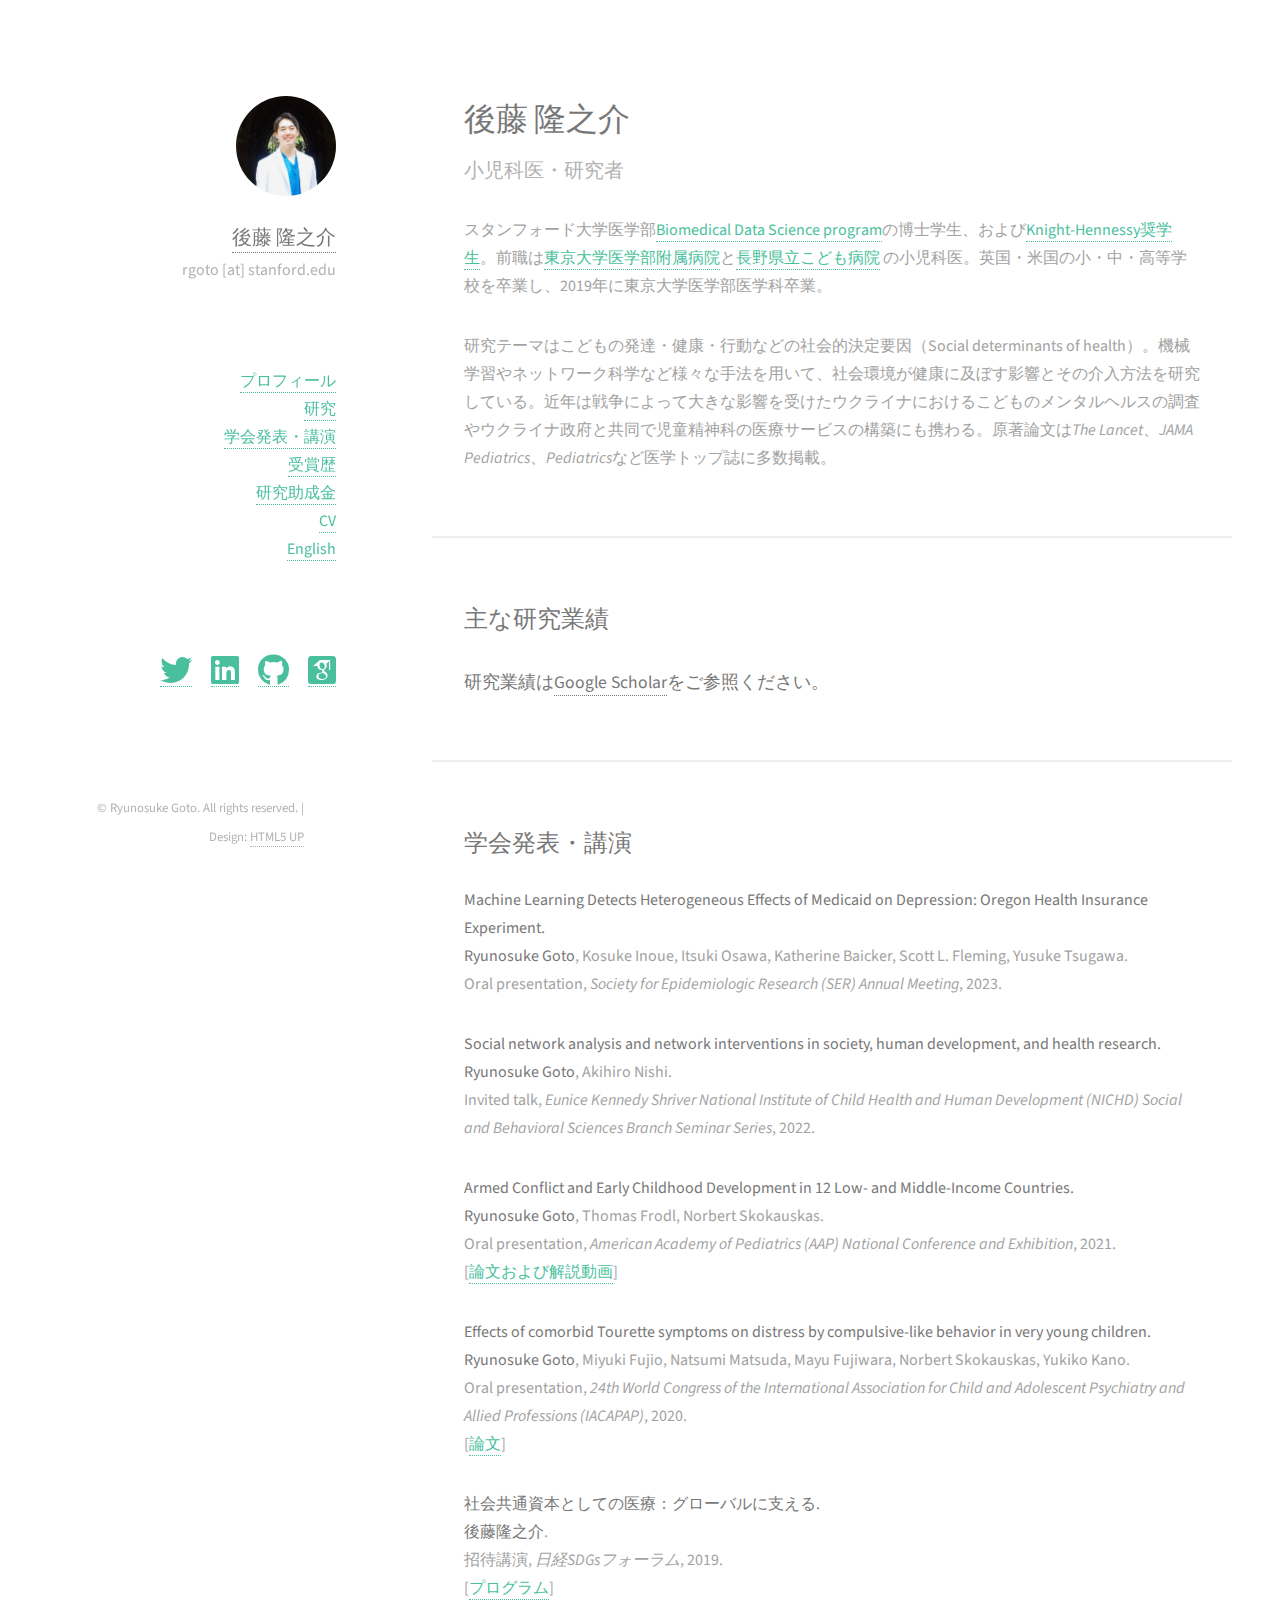
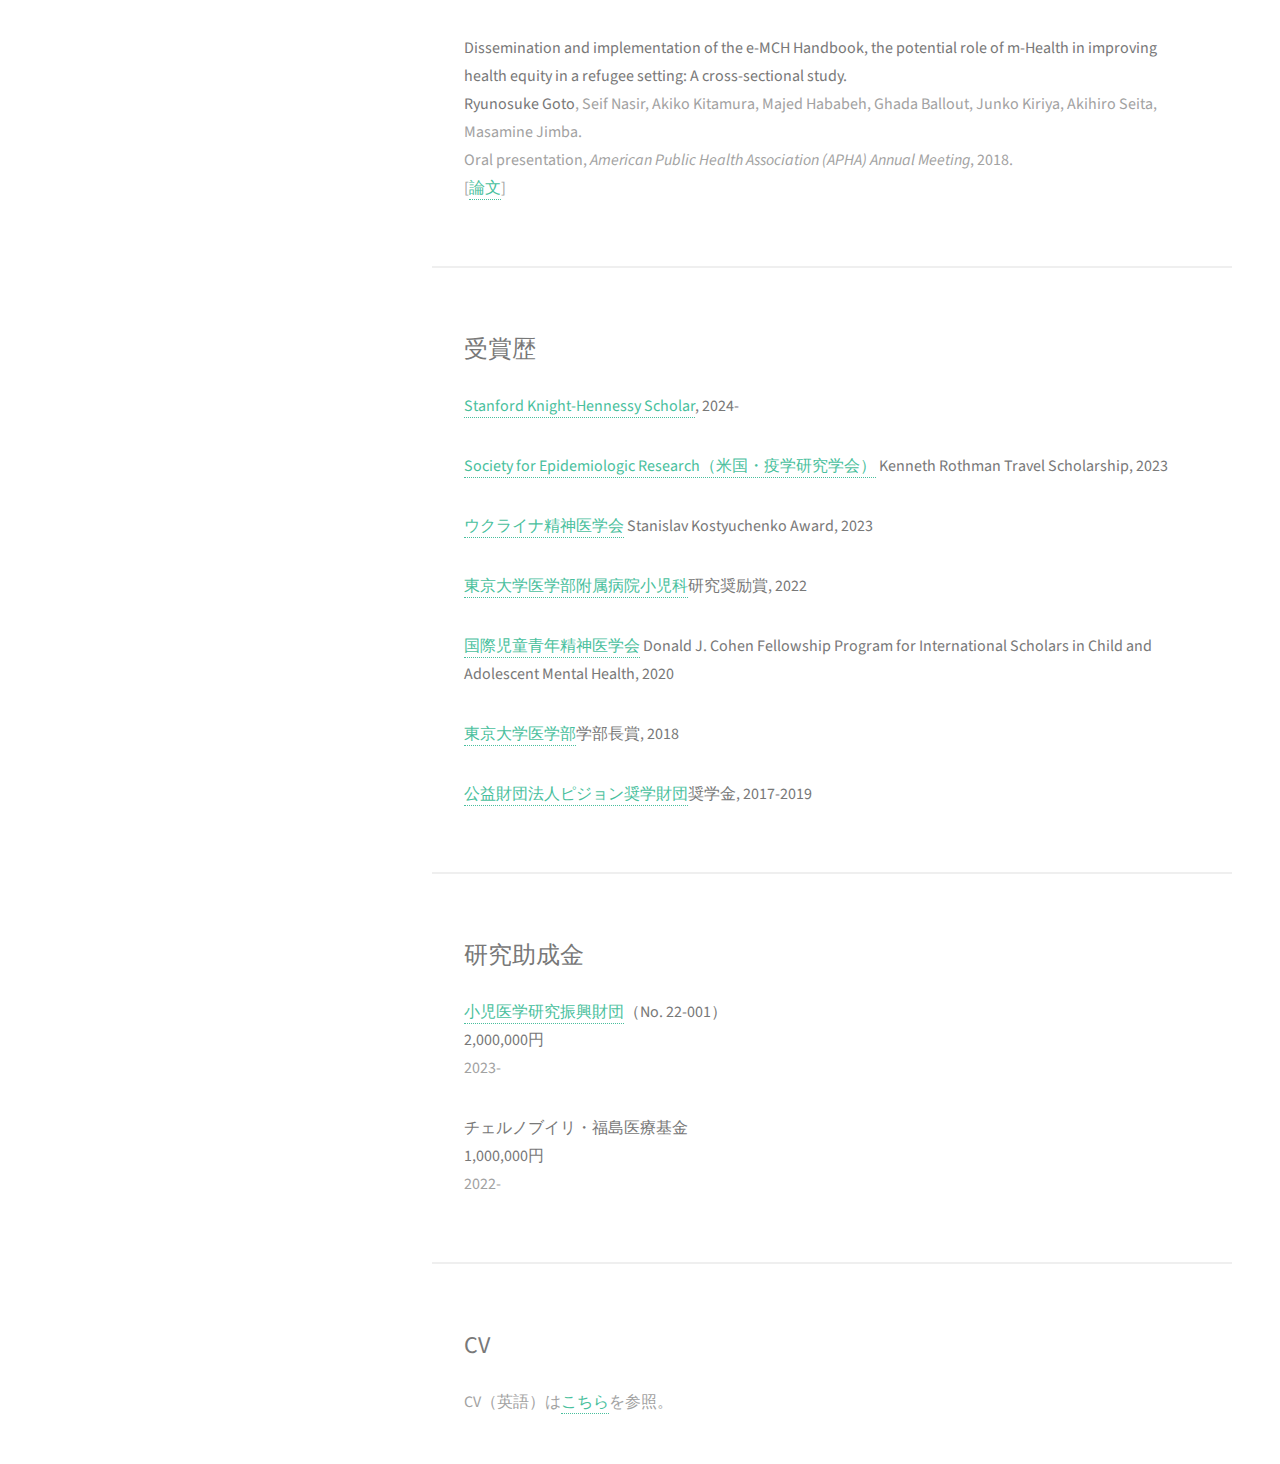
==== japanese.html @ 8c402d9b "Update profile" ====
<!DOCTYPE HTML>
<!--
	Read Only by HTML5 UP
	html5up.net | @ajlkn
	Free for personal and commercial use under the CCA 3.0 license (html5up.net/license)
-->
<html lang="ja">
	<head>
		<title>後藤 隆之介</title>
		<meta charset="utf-8" />
		<meta name="viewport" content="width=device-width, initial-scale=1, user-scalable=no" />
		<link rel="stylesheet" href="assets/css/main.css" />
		<link rel="shortcut icon" type="image/x-icon" href="favicon.ico" />
	</head>
	<body class="is-preload">

		<!-- Header -->
			<section id="header">
				<header>
					<span class="image avatar"><img src="avatar.jpg" alt="Ryunosuke Goto" class="inline"/></span>
					<h1 id="logo"><a href="mailto:rgoto@stanford.edu">後藤 隆之介</a></h1>
					<p>rgoto [at] stanford.edu</p>
				</header>
				<nav id="nav">
					<ul>
						<li><a href="#about" class="active">プロフィール</a></li>
						<li><a href="#research">研究</a></li>
						<li><a href="#presentations">学会発表・講演</a></li>
						<li><a href="#awards">受賞歴</a></li>
						<li><a href="#grants">研究助成金</a></li>
						<li><a href="CV_ryunosuke_goto.pdf" target="_blank">CV</a></li>
						<li><a href="./">English</a></li>
					</ul>
				</nav>
				<footer>
					<ul class="icons">
						<li><a href="https://twitter.com/ryunosuke_goto" class="fab fa-twitter fa-2x" target="_blank"><span class="label"></span></a></li>
						<li><a href="https://jp.linkedin.com/in/ryunosuke-goto-m-d-21199a158" class="fab fa-linkedin fa-2x" target="_blank"><span class="label"></span></a></li>
						<li><a href="https://github.com/ryunosukegoto/" class="fab fa-github fa-2x" target="_blank"><span class="label"></span></a></li>
						<li><a href="https://scholar.google.com/citations?user=Jt1Kbs4AAAAJ&hl=en" class="ai ai-google-scholar-square ai-2x" target="_blank"><span class="label"></span></a></li>
					</ul>
				</footer>
			</section>

		<!-- Wrapper -->
			<div id="wrapper">

				<!-- Main -->
					<div id="main">

						<!-- One -->
							<section id="about">
								<!--<div class="image main" data-position="center">
									<img src="images/banner.jpg" alt="" />
								</div>-->
								<div class="container">
									<header class="major">
										<h2>後藤 隆之介</h2>
										<p>小児科医・研究者
										</p>
									</header>
									<p>スタンフォード大学医学部<a href="https://dbds.stanford.edu/"  target="_blank">Biomedical Data Science program</a>の博士学生、および<a href="https://knight-hennessy.stanford.edu/"  target="_blank">Knight-Hennessy奨学生</a>。前職は<a href="https://www.h.u-tokyo.ac.jp/english/"  target="_blank">東京大学医学部附属病院</a>と<a href="https://nagano-child.jp/" target="_blank">長野県立こども病院</a> の小児科医。英国・米国の小・中・高等学校を卒業し、2019年に東京大学医学部医学科卒業。</p> <p>研究テーマはこどもの発達・健康・行動などの社会的決定要因（Social determinants of health）。機械学習やネットワーク科学など様々な手法を用いて、社会環境が健康に及ぼす影響とその介入方法を研究している。近年は戦争によって大きな影響を受けたウクライナにおけるこどものメンタルヘルスの調査やウクライナ政府と共同で児童精神科の医療サービスの構築にも携わる。原著論文は<em>The Lancet</em>、<em>JAMA Pediatrics</em>、<em>Pediatrics</em>など医学トップ誌に多数掲載。</p>
								</div>
							</section>
							<section id="research">
								<div class="container">
								<h2>主な研究業績</h2>
								<p>
									<h4>研究業績は<a href="https://scholar.google.com/citations?user=Jt1Kbs4AAAAJ&hl=en" target="_blank">Google Scholar</a>をご参照ください。
							</section>
							
							<section id="presentations">
								<div class="container">
								<h2>学会発表・講演</h2>
									<p>
										<b>Machine Learning Detects Heterogeneous Effects of Medicaid on Depression: Oregon Health Insurance Experiment.</b>
										<br>
										<b>Ryunosuke Goto</b>, Kosuke Inoue, Itsuki Osawa, Katherine Baicker, Scott L. Fleming, Yusuke Tsugawa. 
										<br>
										Oral presentation, <i>Society for Epidemiologic Research (SER) Annual Meeting</i>, 2023.
										<br>
									</p>
									<p>
										<b>Social network analysis and network interventions in society, human development, and health research.</b>
										<br>
										<b>Ryunosuke Goto</b>, Akihiro Nishi. 
										<br>
										Invited talk, <i>Eunice Kennedy Shriver National Institute of Child Health and Human Development (NICHD) Social and Behavioral Sciences Branch Seminar Series</i>, 2022.
										<br>
									</p>
									<p>
										<b>Armed Conflict and Early Childhood Development in 12 Low- and Middle-Income Countries.</b>
										<br>
										<b>Ryunosuke Goto</b>, Thomas Frodl, Norbert Skokauskas. 
										<br>
										Oral presentation, <i>American Academy of Pediatrics (AAP) National Conference and Exhibition</i>, 2021.
										<br>
										[<a href="https://doi.org/10.1542/peds.2021-050332" target="_blank">論文および解説動画</a>]
									</p>
									<p>
										<b>Effects of comorbid Tourette symptoms on distress by compulsive-like behavior in very young children.</b>
										<br>
										<b>Ryunosuke Goto</b>, Miyuki Fujio, Natsumi Matsuda, Mayu Fujiwara, Norbert Skokauskas, Yukiko Kano. 
										<br>
										Oral presentation, <i>24th World Congress of the International Association for Child and Adolescent Psychiatry and Allied Professions (IACAPAP)</i>, 2020.
										<br>
										[<a href="https://doi.org/10.1186/s13034-019-0290-3" target="_blank">論文</a>]
									</p>
									<p>
										<b>社会共通資本としての医療：グローバルに支える. </b>
										<br>
										<b>後藤隆之介</b>.
										<br>
										招待講演, <i>日経SDGsフォーラム</i>, 2019.
										<br>
										[<a href="https://events.nikkei.co.jp/13286/" target="_blank">プログラム</a>]
									</p>
									
									<p>
										<b>Dissemination and implementation of the e-MCH Handbook, the potential role of m-Health in improving health equity in a refugee setting: A cross-sectional study.</b>
										<br>
										<b>Ryunosuke Goto</b>, Seif Nasir, Akiko Kitamura, Majed Hababeh, Ghada Ballout, Junko Kiriya, Akihiro Seita, Masamine Jimba.
										<br>
										Oral presentation, <i>American Public Health Association (APHA) Annual Meeting</i>, 2018.
										<br>
										[<a href="https://doi.org/10.1186/s13034-019-0290-3" target="_blank">論文</a>]
									</p>
								</div>
							</section>
							<section id="awards">
								<div class="container">
								<h2>受賞歴</h2>
								<p>
									<b><a href="https://knight-hennessy.stanford.edu/"  target="_blank">Stanford Knight-Hennessy Scholar</a>, 2024-</b>
									
								</p>
								<p>
									<b><a href="https://epiresearch.org/"  target="_blank">Society for Epidemiologic Research（米国・疫学研究学会）</a> Kenneth Rothman Travel Scholarship, 2023</b>
									
								</p>
								<p>
									<b><a href="https://ukrpsychiatry.org/"  target="_blank">ウクライナ精神医学会</a> Stanislav Kostyuchenko Award, 2023</b>
									
								</p>
								<p>
									<b><a href="https://tokyoped.jp/"  target="_blank">東京大学医学部附属病院小児科</a>研究奨励賞, 2022</b>
									
								</p>
								<p>
									<b><a href="https://iacapap.org/"  target="_blank">国際児童青年精神医学会</a> Donald J. Cohen Fellowship Program for International Scholars in Child and Adolescent Mental Health, 2020</b>
									
								</p>
								<p>
									<b><a href="https://www.m.u-tokyo.ac.jp/"  target="_blank">東京大学医学部</a>学部長賞, 2018</b>
									
								</p>
								<p>
									<b><a href="https://www.pigeon-foundation.or.jp/"  target="_blank">公益財団法人ピジョン奨学財団</a>奨学金, 2017-2019</b>
									
								</p>
							</div>
							</section>
							<section id="grants">
								<div class="container">
								<h2> 研究助成金 </h2>
								<p>
									<b><a href="http://www.jfpedres.or.jp/" target="_blank">小児医学研究振興財団</a>（No. 22-001）</b>
									<br>
									<b>2,000,000円</b>
									<br>
									2023-
									<br>
									
								</p>
								<p>
									<b>チェルノブイリ・福島医療基金</b>
									<br>
									<b>1,000,000円</b>
									<br>
									2022-
									<br>
									
								</p>
							</div>
							</section>
							<section id="CV">
								<div class="container">
								<h2> CV </h2>
								CV（英語）は<a href="CV_ryunosuke_goto.pdf" target="_blank">こちら</a>を参照。
								</div>
							</section>
						
					</div>

				<!-- Footer -->
					<section id="footer">
						<div class="container">
							<ul class="copyright">
								<li>&copy; Ryunosuke Goto. All rights reserved. | Design: <a href="http://html5up.net" target="_blank">HTML5 UP</a></li>
							</ul>
						</div>
					</section>

			</div>

		<!-- Scripts -->
			<script src="assets/js/jquery.min.js"></script>
			<script src="assets/js/jquery.scrollex.min.js"></script>
			<script src="assets/js/jquery.scrolly.min.js"></script>
			<script src="assets/js/browser.min.js"></script>
			<script src="assets/js/breakpoints.min.js"></script>
			<script src="assets/js/util.js"></script>
			<script src="assets/js/main.js"></script>

	</body>
</html>
---- assets/css/main.css ----
@import url("fontawesome-all.min.css");
@import url("academicons.min.css");
@import url("https://fonts.googleapis.com/css?family=Source+Sans+Pro:400,400italic");

/*
	Strata by HTML5 UP
	html5up.net | @ajlkn
	Free for personal and commercial use under the CCA 3.0 license (html5up.net/license)
*/

html, body, div, span, applet, object,
iframe, h1, h2, h3, h4, h5, h6, p, blockquote,
pre, a, abbr, acronym, address, big, cite,
code, del, dfn, em, img, ins, kbd, q, s, samp,
small, strike, strong, sub, sup, tt, var, b,
u, i, center, dl, dt, dd, ol, ul, li, fieldset,
form, label, legend, table, caption, tbody,
tfoot, thead, tr, th, td, article, aside,
canvas, details, embed, figure, figcaption,
footer, header, hgroup, menu, nav, output, ruby,
section, summary, time, mark, audio, video {
	margin: 0;
	padding: 0;
	border: 0;
	font-size: 100%;
	font: inherit;
	vertical-align: baseline;}

article, aside, details, figcaption, figure,
footer, header, hgroup, menu, nav, section {
	display: block;}

body {
	line-height: 1;
}

ol, ul {
	list-style: none;
}

blockquote, q {
	quotes: none;
}

	blockquote:before, blockquote:after, q:before, q:after {
		content: '';
		content: none;
	}

table {
	border-collapse: collapse;
	border-spacing: 0;
}

body {
	-webkit-text-size-adjust: none;
}

mark {
	background-color: #49bf9d;
	color: inherit;
}

input::-moz-focus-inner {
	border: 0;
	padding: 0;
}

input, select, textarea {
	-moz-appearance: none;
	-webkit-appearance: none;
	-ms-appearance: none;
	appearance: none;
}

/* Basic */

	html {
		box-sizing: border-box;
	}

	*, *:before, *:after {
		box-sizing: inherit;
	}

	body {
		background: #fff;
	}

		body.is-preload *, body.is-preload *:before, body.is-preload *:after {
			-moz-animation: none !important;
			-webkit-animation: none !important;
			-ms-animation: none !important;
			animation: none !important;
			-moz-transition: none !important;
			-webkit-transition: none !important;
			-ms-transition: none !important;
			transition: none !important;
		}

	body, input, select, textarea {
		color: #a2a2a2;
		font-family: "Source Sans Pro", Helvetica, sans-serif;
		font-size: 16pt;
		font-weight: 400;
		line-height: 1.75em;
	}

	a {
		-moz-transition: color 0.2s ease-in-out, border-color 0.2s ease-in-out;
		-webkit-transition: color 0.2s ease-in-out, border-color 0.2s ease-in-out;
		-ms-transition: color 0.2s ease-in-out, border-color 0.2s ease-in-out;
		transition: color 0.2s ease-in-out, border-color 0.2s ease-in-out;
		border-bottom: dotted 1px;
		color: #49bf9d;
		text-decoration: none;
	}

		a:hover {
			border-bottom-color: #49bf9d;
			color: #49bf9d !important;
			text-decoration: none;
		}

	strong, b {
		color: #787878;
		font-weight: 400;
	}

	em, i {
		font-style: italic;
	}

	p {
		margin: 0 0 2em 0;
	}

	h1, h2, h3, h4, h5, h6 {
		color: #787878;
		font-weight: 400;
		line-height: 1em;
		margin: 0 0 1em 0;
	}

		h1 a, h2 a, h3 a, h4 a, h5 a, h6 a {
			color: inherit;
			text-decoration: none;
		}

	h1 {
		font-size: 2em;
		line-height: 1.5em;
	}

	h2 {
		font-size: 1.5em;
		line-height: 1.5em;
	}

	h3 {
		font-size: 1.25em;
		line-height: 1.5em;
	}

	h4 {
		font-size: 1.1em;
		line-height: 1.5em;
	}

	h5 {
		font-size: 0.9em;
		line-height: 1.5em;
	}

	h6 {
		font-size: 0.7em;
		line-height: 1.5em;
	}

	sub {
		font-size: 0.8em;
		position: relative;
		top: 0.5em;
	}

	sup {
		font-size: 0.8em;
		position: relative;
		top: -0.5em;
	}

	hr {
		border: 0;
		border-bottom: solid 2px #efefef;
		margin: 2em 0;
	}

		hr.major {
			margin: 3em 0;
		}

	blockquote {
		border-left: solid 6px #efefef;
		font-style: italic;
		margin: 0 0 2em 0;
		padding: 0.5em 0 0.5em 1.5em;
	}

	code {
		background: #f7f7f7;
		border-radius: 0.35em;
		border: solid 2px #efefef;
		font-family: "Courier New", monospace;
		font-size: 0.9em;
		margin: 0 0.25em;
		padding: 0.25em 0.65em;
	}

	pre {
		-webkit-overflow-scrolling: touch;
		font-family: "Courier New", monospace;
		font-size: 0.9em;
		margin: 0 0 2em 0;
	}

		pre code {
			display: block;
			line-height: 1.75em;
			padding: 1em 1.5em;
			overflow-x: auto;
		}

	.align-left {
		text-align: left;
	}

	.align-center {
		text-align: center;
	}

	.align-right {
		text-align: right;
	}

/* Container */

	.container {
		margin: 0 auto;
		max-width: calc(100% - 4em);
		width: 100%;
	}

		.container.xsmall {
			width: 25%;
		}

		.container.small {
			width: 50%;
		}

		.container.medium {
			width: 75%;
		}

		.container.large {
			width: 125%;
		}

		.container.xlarge {
			width: 150%;
		}

		.container.max {
			width: 100%;
		}

		@media screen and (max-width: 980px) {

			.container {
				width: 100% !important;
				max-width: 100% !important;
			}

		}

		@media screen and (max-width: 480px) {

			.container {
				max-width: calc(100% - 3em);
			}

		}

/* Row */

	.row {
		display: flex;
		flex-wrap: wrap;
		box-sizing: border-box;
		align-items: stretch;
	}

		.row > * {
			box-sizing: border-box;
		}

		.row.gtr-uniform > * > :last-child {
			margin-bottom: 0;
		}

		.row.aln-left {
			justify-content: flex-start;
		}

		.row.aln-center {
			justify-content: center;
		}

		.row.aln-right {
			justify-content: flex-end;
		}

		.row.aln-top {
			align-items: flex-start;
		}

		.row.aln-middle {
			align-items: center;
		}

		.row.aln-bottom {
			align-items: flex-end;
		}

		.row > .imp {
			order: -1;
		}

		.row > .col-1 {
			width: 8.33333%;
		}

		.row > .off-1 {
			margin-left: 8.33333%;
		}

		.row > .col-2 {
			width: 16.66667%;
		}

		.row > .off-2 {
			margin-left: 16.66667%;
		}

		.row > .col-3 {
			width: 25%;
		}

		.row > .off-3 {
			margin-left: 25%;
		}

		.row > .col-4 {
			width: 33.33333%;
		}

		.row > .off-4 {
			margin-left: 33.33333%;
		}

		.row > .col-5 {
			width: 41.66667%;
		}

		.row > .off-5 {
			margin-left: 41.66667%;
		}

		.row > .col-6 {
			width: 50%;
		}

		.row > .off-6 {
			margin-left: 50%;
		}

		.row > .col-7 {
			width: 58.33333%;
		}

		.row > .off-7 {
			margin-left: 58.33333%;
		}

		.row > .col-8 {
			width: 66.66667%;
		}

		.row > .off-8 {
			margin-left: 66.66667%;
		}

		.row > .col-9 {
			width: 75%;
		}

		.row > .off-9 {
			margin-left: 75%;
		}

		.row > .col-10 {
			width: 83.33333%;
		}

		.row > .off-10 {
			margin-left: 83.33333%;
		}

		.row > .col-11 {
			width: 91.66667%;
		}

		.row > .off-11 {
			margin-left: 91.66667%;
		}

		.row > .col-12 {
			width: 100%;
		}

		.row > .off-12 {
			margin-left: 100%;
		}

		.row.gtr-0 {
			margin-top: 0;
			margin-left: 0em;
		}

			.row.gtr-0 > * {
				padding: 0 0 0 0em;
			}

			.row.gtr-0.gtr-uniform {
				margin-top: 0em;
			}

				.row.gtr-0.gtr-uniform > * {
					padding-top: 0em;
				}

		.row.gtr-25 {
			margin-top: 0;
			margin-left: -0.625em;
		}

			.row.gtr-25 > * {
				padding: 0 0 0 0.625em;
			}

			.row.gtr-25.gtr-uniform {
				margin-top: -0.625em;
			}

				.row.gtr-25.gtr-uniform > * {
					padding-top: 0.625em;
				}

		.row.gtr-50 {
			margin-top: 0;
			margin-left: -1.25em;
		}

			.row.gtr-50 > * {
				padding: 0 0 0 1.25em;
			}

			.row.gtr-50.gtr-uniform {
				margin-top: -1.25em;
			}

				.row.gtr-50.gtr-uniform > * {
					padding-top: 1.25em;
				}

		.row {
			margin-top: 0;
			margin-left: -2.5em;
		}

			.row > * {
				padding: 0 0 0 2.5em;
			}

			.row.gtr-uniform {
				margin-top: -2.5em;
			}

				.row.gtr-uniform > * {
					padding-top: 2.5em;
				}

		.row.gtr-150 {
			margin-top: 0;
			margin-left: -3.75em;
		}

			.row.gtr-150 > * {
				padding: 0 0 0 3.75em;
			}

			.row.gtr-150.gtr-uniform {
				margin-top: -3.75em;
			}

				.row.gtr-150.gtr-uniform > * {
					padding-top: 3.75em;
				}

		.row.gtr-200 {
			margin-top: 0;
			margin-left: -5em;
		}

			.row.gtr-200 > * {
				padding: 0 0 0 5em;
			}

			.row.gtr-200.gtr-uniform {
				margin-top: -5em;
			}

				.row.gtr-200.gtr-uniform > * {
					padding-top: 5em;
				}

		@media screen and (max-width: 1800px) {

			.row {
				display: flex;
				flex-wrap: wrap;
				box-sizing: border-box;
				align-items: stretch;
			}

				.row > * {
					box-sizing: border-box;
				}

				.row.gtr-uniform > * > :last-child {
					margin-bottom: 0;
				}

				.row.aln-left {
					justify-content: flex-start;
				}

				.row.aln-center {
					justify-content: center;
				}

				.row.aln-right {
					justify-content: flex-end;
				}

				.row.aln-top {
					align-items: flex-start;
				}

				.row.aln-middle {
					align-items: center;
				}

				.row.aln-bottom {
					align-items: flex-end;
				}

				.row > .imp-xlarge {
					order: -1;
				}

				.row > .col-1-xlarge {
					width: 8.33333%;
				}

				.row > .off-1-xlarge {
					margin-left: 8.33333%;
				}

				.row > .col-2-xlarge {
					width: 16.66667%;
				}

				.row > .off-2-xlarge {
					margin-left: 16.66667%;
				}

				.row > .col-3-xlarge {
					width: 25%;
				}

				.row > .off-3-xlarge {
					margin-left: 25%;
				}

				.row > .col-4-xlarge {
					width: 33.33333%;
				}

				.row > .off-4-xlarge {
					margin-left: 33.33333%;
				}

				.row > .col-5-xlarge {
					width: 41.66667%;
				}

				.row > .off-5-xlarge {
					margin-left: 41.66667%;
				}

				.row > .col-6-xlarge {
					width: 50%;
				}

				.row > .off-6-xlarge {
					margin-left: 50%;
				}

				.row > .col-7-xlarge {
					width: 58.33333%;
				}

				.row > .off-7-xlarge {
					margin-left: 58.33333%;
				}

				.row > .col-8-xlarge {
					width: 66.66667%;
				}

				.row > .off-8-xlarge {
					margin-left: 66.66667%;
				}

				.row > .col-9-xlarge {
					width: 75%;
				}

				.row > .off-9-xlarge {
					margin-left: 75%;
				}

				.row > .col-10-xlarge {
					width: 83.33333%;
				}

				.row > .off-10-xlarge {
					margin-left: 83.33333%;
				}

				.row > .col-11-xlarge {
					width: 91.66667%;
				}

				.row > .off-11-xlarge {
					margin-left: 91.66667%;
				}

				.row > .col-12-xlarge {
					width: 100%;
				}

				.row > .off-12-xlarge {
					margin-left: 100%;
				}

				.row.gtr-0 {
					margin-top: 0;
					margin-left: 0em;
				}

					.row.gtr-0 > * {
						padding: 0 0 0 0em;
					}

					.row.gtr-0.gtr-uniform {
						margin-top: 0em;
					}

						.row.gtr-0.gtr-uniform > * {
							padding-top: 0em;
						}

				.row.gtr-25 {
					margin-top: 0;
					margin-left: -0.625em;
				}

					.row.gtr-25 > * {
						padding: 0 0 0 0.625em;
					}

					.row.gtr-25.gtr-uniform {
						margin-top: -0.625em;
					}

						.row.gtr-25.gtr-uniform > * {
							padding-top: 0.625em;
						}

				.row.gtr-50 {
					margin-top: 0;
					margin-left: -1.25em;
				}

					.row.gtr-50 > * {
						padding: 0 0 0 1.25em;
					}

					.row.gtr-50.gtr-uniform {
						margin-top: -1.25em;
					}

						.row.gtr-50.gtr-uniform > * {
							padding-top: 1.25em;
						}

				.row {
					margin-top: 0;
					margin-left: -2.5em;
				}

					.row > * {
						padding: 0 0 0 2.5em;
					}

					.row.gtr-uniform {
						margin-top: -2.5em;
					}

						.row.gtr-uniform > * {
							padding-top: 2.5em;
						}

				.row.gtr-150 {
					margin-top: 0;
					margin-left: -3.75em;
				}

					.row.gtr-150 > * {
						padding: 0 0 0 3.75em;
					}

					.row.gtr-150.gtr-uniform {
						margin-top: -3.75em;
					}

						.row.gtr-150.gtr-uniform > * {
							padding-top: 3.75em;
						}

				.row.gtr-200 {
					margin-top: 0;
					margin-left: -5em;
				}

					.row.gtr-200 > * {
						padding: 0 0 0 5em;
					}

					.row.gtr-200.gtr-uniform {
						margin-top: -5em;
					}

						.row.gtr-200.gtr-uniform > * {
							padding-top: 5em;
						}

		}

		@media screen and (max-width: 1280px) {

			.row {
				display: flex;
				flex-wrap: wrap;
				box-sizing: border-box;
				align-items: stretch;
			}

				.row > * {
					box-sizing: border-box;
				}

				.row.gtr-uniform > * > :last-child {
					margin-bottom: 0;
				}

				.row.aln-left {
					justify-content: flex-start;
				}

				.row.aln-center {
					justify-content: center;
				}

				.row.aln-right {
					justify-content: flex-end;
				}

				.row.aln-top {
					align-items: flex-start;
				}

				.row.aln-middle {
					align-items: center;
				}

				.row.aln-bottom {
					align-items: flex-end;
				}

				.row > .imp-large {
					order: -1;
				}

				.row > .col-1-large {
					width: 8.33333%;
				}

				.row > .off-1-large {
					margin-left: 8.33333%;
				}

				.row > .col-2-large {
					width: 16.66667%;
				}

				.row > .off-2-large {
					margin-left: 16.66667%;
				}

				.row > .col-3-large {
					width: 25%;
				}

				.row > .off-3-large {
					margin-left: 25%;
				}

				.row > .col-4-large {
					width: 33.33333%;
				}

				.row > .off-4-large {
					margin-left: 33.33333%;
				}

				.row > .col-5-large {
					width: 41.66667%;
				}

				.row > .off-5-large {
					margin-left: 41.66667%;
				}

				.row > .col-6-large {
					width: 50%;
				}

				.row > .off-6-large {
					margin-left: 50%;
				}

				.row > .col-7-large {
					width: 58.33333%;
				}

				.row > .off-7-large {
					margin-left: 58.33333%;
				}

				.row > .col-8-large {
					width: 66.66667%;
				}

				.row > .off-8-large {
					margin-left: 66.66667%;
				}

				.row > .col-9-large {
					width: 75%;
				}

				.row > .off-9-large {
					margin-left: 75%;
				}

				.row > .col-10-large {
					width: 83.33333%;
				}

				.row > .off-10-large {
					margin-left: 83.33333%;
				}

				.row > .col-11-large {
					width: 91.66667%;
				}

				.row > .off-11-large {
					margin-left: 91.66667%;
				}

				.row > .col-12-large {
					width: 100%;
				}

				.row > .off-12-large {
					margin-left: 100%;
				}

				.row.gtr-0 {
					margin-top: 0;
					margin-left: 0em;
				}

					.row.gtr-0 > * {
						padding: 0 0 0 0em;
					}

					.row.gtr-0.gtr-uniform {
						margin-top: 0em;
					}

						.row.gtr-0.gtr-uniform > * {
							padding-top: 0em;
						}

				.row.gtr-25 {
					margin-top: 0;
					margin-left: -0.5em;
				}

					.row.gtr-25 > * {
						padding: 0 0 0 0.5em;
					}

					.row.gtr-25.gtr-uniform {
						margin-top: -0.5em;
					}

						.row.gtr-25.gtr-uniform > * {
							padding-top: 0.5em;
						}

				.row.gtr-50 {
					margin-top: 0;
					margin-left: -1em;
				}

					.row.gtr-50 > * {
						padding: 0 0 0 1em;
					}

					.row.gtr-50.gtr-uniform {
						margin-top: -1em;
					}

						.row.gtr-50.gtr-uniform > * {
							padding-top: 1em;
						}

				.row {
					margin-top: 0;
					margin-left: -2em;
				}

					.row > * {
						padding: 0 0 0 2em;
					}

					.row.gtr-uniform {
						margin-top: -2em;
					}

						.row.gtr-uniform > * {
							padding-top: 2em;
						}

				.row.gtr-150 {
					margin-top: 0;
					margin-left: -3em;
				}

					.row.gtr-150 > * {
						padding: 0 0 0 3em;
					}

					.row.gtr-150.gtr-uniform {
						margin-top: -3em;
					}

						.row.gtr-150.gtr-uniform > * {
							padding-top: 3em;
						}

				.row.gtr-200 {
					margin-top: 0;
					margin-left: -4em;
				}

					.row.gtr-200 > * {
						padding: 0 0 0 4em;
					}

					.row.gtr-200.gtr-uniform {
						margin-top: -4em;
					}

						.row.gtr-200.gtr-uniform > * {
							padding-top: 4em;
						}

		}

		@media screen and (max-width: 980px) {

			.row {
				display: flex;
				flex-wrap: wrap;
				box-sizing: border-box;
				align-items: stretch;
			}

				.row > * {
					box-sizing: border-box;
				}

				.row.gtr-uniform > * > :last-child {
					margin-bottom: 0;
				}

				.row.aln-left {
					justify-content: flex-start;
				}

				.row.aln-center {
					justify-content: center;
				}

				.row.aln-right {
					justify-content: flex-end;
				}

				.row.aln-top {
					align-items: flex-start;
				}

				.row.aln-middle {
					align-items: center;
				}

				.row.aln-bottom {
					align-items: flex-end;
				}

				.row > .imp-medium {
					order: -1;
				}

				.row > .col-1-medium {
					width: 8.33333%;
				}

				.row > .off-1-medium {
					margin-left: 8.33333%;
				}

				.row > .col-2-medium {
					width: 16.66667%;
				}

				.row > .off-2-medium {
					margin-left: 16.66667%;
				}

				.row > .col-3-medium {
					width: 25%;
				}

				.row > .off-3-medium {
					margin-left: 25%;
				}

				.row > .col-4-medium {
					width: 33.33333%;
				}

				.row > .off-4-medium {
					margin-left: 33.33333%;
				}

				.row > .col-5-medium {
					width: 41.66667%;
				}

				.row > .off-5-medium {
					margin-left: 41.66667%;
				}

				.row > .col-6-medium {
					width: 50%;
				}

				.row > .off-6-medium {
					margin-left: 50%;
				}

				.row > .col-7-medium {
					width: 58.33333%;
				}

				.row > .off-7-medium {
					margin-left: 58.33333%;
				}

				.row > .col-8-medium {
					width: 66.66667%;
				}

				.row > .off-8-medium {
					margin-left: 66.66667%;
				}

				.row > .col-9-medium {
					width: 75%;
				}

				.row > .off-9-medium {
					margin-left: 75%;
				}

				.row > .col-10-medium {
					width: 83.33333%;
				}

				.row > .off-10-medium {
					margin-left: 83.33333%;
				}

				.row > .col-11-medium {
					width: 91.66667%;
				}

				.row > .off-11-medium {
					margin-left: 91.66667%;
				}

				.row > .col-12-medium {
					width: 100%;
				}

				.row > .off-12-medium {
					margin-left: 100%;
				}

				.row.gtr-0 {
					margin-top: 0;
					margin-left: 0em;
				}

					.row.gtr-0 > * {
						padding: 0 0 0 0em;
					}

					.row.gtr-0.gtr-uniform {
						margin-top: 0em;
					}

						.row.gtr-0.gtr-uniform > * {
							padding-top: 0em;
						}

				.row.gtr-25 {
					margin-top: 0;
					margin-left: -0.5em;
				}

					.row.gtr-25 > * {
						padding: 0 0 0 0.5em;
					}

					.row.gtr-25.gtr-uniform {
						margin-top: -0.5em;
					}

						.row.gtr-25.gtr-uniform > * {
							padding-top: 0.5em;
						}

				.row.gtr-50 {
					margin-top: 0;
					margin-left: -1em;
				}

					.row.gtr-50 > * {
						padding: 0 0 0 1em;
					}

					.row.gtr-50.gtr-uniform {
						margin-top: -1em;
					}

						.row.gtr-50.gtr-uniform > * {
							padding-top: 1em;
						}

				.row {
					margin-top: 0;
					margin-left: -2em;
				}

					.row > * {
						padding: 0 0 0 2em;
					}

					.row.gtr-uniform {
						margin-top: -2em;
					}

						.row.gtr-uniform > * {
							padding-top: 2em;
						}

				.row.gtr-150 {
					margin-top: 0;
					margin-left: -3em;
				}

					.row.gtr-150 > * {
						padding: 0 0 0 3em;
					}

					.row.gtr-150.gtr-uniform {
						margin-top: -3em;
					}

						.row.gtr-150.gtr-uniform > * {
							padding-top: 3em;
						}

				.row.gtr-200 {
					margin-top: 0;
					margin-left: -4em;
				}

					.row.gtr-200 > * {
						padding: 0 0 0 4em;
					}

					.row.gtr-200.gtr-uniform {
						margin-top: -4em;
					}

						.row.gtr-200.gtr-uniform > * {
							padding-top: 4em;
						}

		}

		@media screen and (max-width: 736px) {

			.row {
				display: flex;
				flex-wrap: wrap;
				box-sizing: border-box;
				align-items: stretch;
			}

				.row > * {
					box-sizing: border-box;
				}

				.row.gtr-uniform > * > :last-child {
					margin-bottom: 0;
				}

				.row.aln-left {
					justify-content: flex-start;
				}

				.row.aln-center {
					justify-content: center;
				}

				.row.aln-right {
					justify-content: flex-end;
				}

				.row.aln-top {
					align-items: flex-start;
				}

				.row.aln-middle {
					align-items: center;
				}

				.row.aln-bottom {
					align-items: flex-end;
				}

				.row > .imp-small {
					order: -1;
				}

				.row > .col-1-small {
					width: 8.33333%;
				}

				.row > .off-1-small {
					margin-left: 8.33333%;
				}

				.row > .col-2-small {
					width: 16.66667%;
				}

				.row > .off-2-small {
					margin-left: 16.66667%;
				}

				.row > .col-3-small {
					width: 25%;
				}

				.row > .off-3-small {
					margin-left: 25%;
				}

				.row > .col-4-small {
					width: 33.33333%;
				}

				.row > .off-4-small {
					margin-left: 33.33333%;
				}

				.row > .col-5-small {
					width: 41.66667%;
				}

				.row > .off-5-small {
					margin-left: 41.66667%;
				}

				.row > .col-6-small {
					width: 50%;
				}

				.row > .off-6-small {
					margin-left: 50%;
				}

				.row > .col-7-small {
					width: 58.33333%;
				}

				.row > .off-7-small {
					margin-left: 58.33333%;
				}

				.row > .col-8-small {
					width: 66.66667%;
				}

				.row > .off-8-small {
					margin-left: 66.66667%;
				}

				.row > .col-9-small {
					width: 75%;
				}

				.row > .off-9-small {
					margin-left: 75%;
				}

				.row > .col-10-small {
					width: 83.33333%;
				}

				.row > .off-10-small {
					margin-left: 83.33333%;
				}

				.row > .col-11-small {
					width: 91.66667%;
				}

				.row > .off-11-small {
					margin-left: 91.66667%;
				}

				.row > .col-12-small {
					width: 100%;
				}

				.row > .off-12-small {
					margin-left: 100%;
				}

				.row.gtr-0 {
					margin-top: 0;
					margin-left: 0em;
				}

					.row.gtr-0 > * {
						padding: 0 0 0 0em;
					}

					.row.gtr-0.gtr-uniform {
						margin-top: 0em;
					}

						.row.gtr-0.gtr-uniform > * {
							padding-top: 0em;
						}

				.row.gtr-25 {
					margin-top: 0;
					margin-left: -0.375em;
				}

					.row.gtr-25 > * {
						padding: 0 0 0 0.375em;
					}

					.row.gtr-25.gtr-uniform {
						margin-top: -0.375em;
					}

						.row.gtr-25.gtr-uniform > * {
							padding-top: 0.375em;
						}

				.row.gtr-50 {
					margin-top: 0;
					margin-left: -0.75em;
				}

					.row.gtr-50 > * {
						padding: 0 0 0 0.75em;
					}

					.row.gtr-50.gtr-uniform {
						margin-top: -0.75em;
					}

						.row.gtr-50.gtr-uniform > * {
							padding-top: 0.75em;
						}

				.row {
					margin-top: 0;
					margin-left: -1.5em;
				}

					.row > * {
						padding: 0 0 0 1.5em;
					}

					.row.gtr-uniform {
						margin-top: -1.5em;
					}

						.row.gtr-uniform > * {
							padding-top: 1.5em;
						}

				.row.gtr-150 {
					margin-top: 0;
					margin-left: -2.25em;
				}

					.row.gtr-150 > * {
						padding: 0 0 0 2.25em;
					}

					.row.gtr-150.gtr-uniform {
						margin-top: -2.25em;
					}

						.row.gtr-150.gtr-uniform > * {
							padding-top: 2.25em;
						}

				.row.gtr-200 {
					margin-top: 0;
					margin-left: -3em;
				}

					.row.gtr-200 > * {
						padding: 0 0 0 3em;
					}

					.row.gtr-200.gtr-uniform {
						margin-top: -3em;
					}

						.row.gtr-200.gtr-uniform > * {
							padding-top: 3em;
						}

		}

		@media screen and (max-width: 480px) {

			.row {
				display: flex;
				flex-wrap: wrap;
				box-sizing: border-box;
				align-items: stretch;
			}

				.row > * {
					box-sizing: border-box;
				}

				.row.gtr-uniform > * > :last-child {
					margin-bottom: 0;
				}

				.row.aln-left {
					justify-content: flex-start;
				}

				.row.aln-center {
					justify-content: center;
				}

				.row.aln-right {
					justify-content: flex-end;
				}

				.row.aln-top {
					align-items: flex-start;
				}

				.row.aln-middle {
					align-items: center;
				}

				.row.aln-bottom {
					align-items: flex-end;
				}

				.row > .imp-xsmall {
					order: -1;
				}

				.row > .col-1-xsmall {
					width: 8.33333%;
				}

				.row > .off-1-xsmall {
					margin-left: 8.33333%;
				}

				.row > .col-2-xsmall {
					width: 16.66667%;
				}

				.row > .off-2-xsmall {
					margin-left: 16.66667%;
				}

				.row > .col-3-xsmall {
					width: 25%;
				}

				.row > .off-3-xsmall {
					margin-left: 25%;
				}

				.row > .col-4-xsmall {
					width: 33.33333%;
				}

				.row > .off-4-xsmall {
					margin-left: 33.33333%;
				}

				.row > .col-5-xsmall {
					width: 41.66667%;
				}

				.row > .off-5-xsmall {
					margin-left: 41.66667%;
				}

				.row > .col-6-xsmall {
					width: 50%;
				}

				.row > .off-6-xsmall {
					margin-left: 50%;
				}

				.row > .col-7-xsmall {
					width: 58.33333%;
				}

				.row > .off-7-xsmall {
					margin-left: 58.33333%;
				}

				.row > .col-8-xsmall {
					width: 66.66667%;
				}

				.row > .off-8-xsmall {
					margin-left: 66.66667%;
				}

				.row > .col-9-xsmall {
					width: 75%;
				}

				.row > .off-9-xsmall {
					margin-left: 75%;
				}

				.row > .col-10-xsmall {
					width: 83.33333%;
				}

				.row > .off-10-xsmall {
					margin-left: 83.33333%;
				}

				.row > .col-11-xsmall {
					width: 91.66667%;
				}

				.row > .off-11-xsmall {
					margin-left: 91.66667%;
				}

				.row > .col-12-xsmall {
					width: 100%;
				}

				.row > .off-12-xsmall {
					margin-left: 100%;
				}

				.row.gtr-0 {
					margin-top: 0;
					margin-left: 0em;
				}

					.row.gtr-0 > * {
						padding: 0 0 0 0em;
					}

					.row.gtr-0.gtr-uniform {
						margin-top: 0em;
					}

						.row.gtr-0.gtr-uniform > * {
							padding-top: 0em;
						}

				.row.gtr-25 {
					margin-top: 0;
					margin-left: -0.375em;
				}

					.row.gtr-25 > * {
						padding: 0 0 0 0.375em;
					}

					.row.gtr-25.gtr-uniform {
						margin-top: -0.375em;
					}

						.row.gtr-25.gtr-uniform > * {
							padding-top: 0.375em;
						}

				.row.gtr-50 {
					margin-top: 0;
					margin-left: -0.75em;
				}

					.row.gtr-50 > * {
						padding: 0 0 0 0.75em;
					}

					.row.gtr-50.gtr-uniform {
						margin-top: -0.75em;
					}

						.row.gtr-50.gtr-uniform > * {
							padding-top: 0.75em;
						}

				.row {
					margin-top: 0;
					margin-left: -1.5em;
				}

					.row > * {
						padding: 0 0 0 1.5em;
					}

					.row.gtr-uniform {
						margin-top: -1.5em;
					}

						.row.gtr-uniform > * {
							padding-top: 1.5em;
						}

				.row.gtr-150 {
					margin-top: 0;
					margin-left: -2.25em;
				}

					.row.gtr-150 > * {
						padding: 0 0 0 2.25em;
					}

					.row.gtr-150.gtr-uniform {
						margin-top: -2.25em;
					}

						.row.gtr-150.gtr-uniform > * {
							padding-top: 2.25em;
						}

				.row.gtr-200 {
					margin-top: 0;
					margin-left: -3em;
				}

					.row.gtr-200 > * {
						padding: 0 0 0 3em;
					}

					.row.gtr-200.gtr-uniform {
						margin-top: -3em;
					}

						.row.gtr-200.gtr-uniform > * {
							padding-top: 3em;
						}

		}

/* Section/Article */

	section.special, article.special {
		text-align: center;
	}

	header p {
		color: #b2b2b2;
		position: relative;
		margin: 0 0 1.5em 0;
	}

	header h2 + p {
		font-size: 1.25em;
		margin-top: -1em;
		line-height: 1.5em;
	}

	header h3 + p {
		font-size: 1.1em;
		margin-top: -0.8em;
		line-height: 1.5em;
	}

	header h4 + p,
	header h5 + p,
	header h6 + p {
		font-size: 0.9em;
		margin-top: -0.6em;
		line-height: 1.5em;
	}

	header.major h2 {
		font-size: 2em;
	}

/* Form */

	form {
		margin: 0 0 2em 0;
	}

	label {
		color: #787878;
		display: block;
		font-size: 0.9em;
		font-weight: 400;
		margin: 0 0 1em 0;
	}

	input[type="text"],
	input[type="password"],
	input[type="email"],
	select,
	textarea {
		-moz-appearance: none;
		-webkit-appearance: none;
		-ms-appearance: none;
		appearance: none;
		background: #f7f7f7;
		border-radius: 0.35em;
		border: solid 2px transparent;
		color: inherit;
		display: block;
		outline: 0;
		padding: 0 0.75em;
		text-decoration: none;
		width: 100%;
	}

		input[type="text"]:invalid,
		input[type="password"]:invalid,
		input[type="email"]:invalid,
		select:invalid,
		textarea:invalid {
			box-shadow: none;
		}

		input[type="text"]:focus,
		input[type="password"]:focus,
		input[type="email"]:focus,
		select:focus,
		textarea:focus {
			border-color: #49bf9d;
		}

	select {
		background-image: url("data:image/svg+xml;charset=utf8,%3Csvg xmlns='http://www.w3.org/2000/svg' width='40' height='40' preserveAspectRatio='none' viewBox='0 0 40 40'%3E%3Cpath d='M9.4,12.3l10.4,10.4l10.4-10.4c0.2-0.2,0.5-0.4,0.9-0.4c0.3,0,0.6,0.1,0.9,0.4l3.3,3.3c0.2,0.2,0.4,0.5,0.4,0.9 c0,0.4-0.1,0.6-0.4,0.9L20.7,31.9c-0.2,0.2-0.5,0.4-0.9,0.4c-0.3,0-0.6-0.1-0.9-0.4L4.3,17.3c-0.2-0.2-0.4-0.5-0.4-0.9 c0-0.4,0.1-0.6,0.4-0.9l3.3-3.3c0.2-0.2,0.5-0.4,0.9-0.4S9.1,12.1,9.4,12.3z' fill='%23dfdfdf' /%3E%3C/svg%3E");
		background-size: 1.25rem;
		background-repeat: no-repeat;
		background-position: calc(100% - 1rem) center;
		height: 2.75em;
		padding-right: 2.75em;
		text-overflow: ellipsis;
	}

		select option {
			color: #787878;
			background: #fff;
		}

		select:focus::-ms-value {
			background-color: transparent;
		}

		select::-ms-expand {
			display: none;
		}

	input[type="text"],
	input[type="password"],
	input[type="email"],
	select {
		height: 2.75em;
	}

	textarea {
		padding: 0.75em;
	}

	input[type="checkbox"],
	input[type="radio"] {
		-moz-appearance: none;
		-webkit-appearance: none;
		-ms-appearance: none;
		appearance: none;
		display: block;
		float: left;
		margin-right: -2em;
		opacity: 0;
		width: 1em;
		z-index: -1;
	}

		input[type="checkbox"] + label,
		input[type="radio"] + label {
			text-decoration: none;
			color: #a2a2a2;
			cursor: pointer;
			display: inline-block;
			font-size: 1em;
			font-weight: 400;
			padding-left: 2.4em;
			padding-right: 0.75em;
			position: relative;
		}

			input[type="checkbox"] + label:before,
			input[type="radio"] + label:before {
				-moz-osx-font-smoothing: grayscale;
				-webkit-font-smoothing: antialiased;
				display: inline-block;
				font-style: normal;
				font-variant: normal;
				text-rendering: auto;
				line-height: 1;
				text-transform: none !important;
				font-family: 'Font Awesome 5 Free';
				font-weight: 900;
			}

			input[type="checkbox"] + label:before,
			input[type="radio"] + label:before {
				background: #f7f7f7;
				border-radius: 0.35em;
				border: solid 2px transparent;
				content: '';
				display: inline-block;
				font-size: 0.8em;
				height: 2.0625em;
				left: 0;
				line-height: 1.85625em;
				position: absolute;
				text-align: center;
				top: 0;
				width: 2.0625em;
			}

		input[type="checkbox"]:checked + label:before,
		input[type="radio"]:checked + label:before {
			background: #787878;
			border-color: #787878;
			color: #fff;
			content: '\f00c';
		}

		input[type="checkbox"]:focus + label:before,
		input[type="radio"]:focus + label:before {
			border-color: #49bf9d;
		}

	input[type="checkbox"] + label:before {
		border-radius: 0.35em;
	}

	input[type="radio"] + label:before {
		border-radius: 100%;
	}

	::-webkit-input-placeholder {
		color: #b2b2b2 !important;
		opacity: 1.0;
	}

	:-moz-placeholder {
		color: #b2b2b2 !important;
		opacity: 1.0;
	}

	::-moz-placeholder {
		color: #b2b2b2 !important;
		opacity: 1.0;
	}

	:-ms-input-placeholder {
		color: #b2b2b2 !important;
		opacity: 1.0;
	}

/* Box */

	.box {
		border-radius: 0.35em;
		border: solid 2px #efefef;
		margin-bottom: 2em;
		padding: 1.5em;
	}

		.box > :last-child,
		.box > :last-child > :last-child,
		.box > :last-child > :last-child > :last-child {
			margin-bottom: 0;
		}

		.box.alt {
			border: 0;
			border-radius: 0;
			padding: 0;
		}

/* Icon */

	.icon {
		text-decoration: none;
		border-bottom: none;
		position: relative;
	}

		.icon:before {
			-moz-osx-font-smoothing: grayscale;
			-webkit-font-smoothing: antialiased;
			display: inline-block;
			font-style: normal;
			font-variant: normal;
			text-rendering: auto;
			line-height: 1;
			text-transform: none !important;
			font-family: 'Font Awesome 5 Free';
			font-weight: 400;
		}

		.icon > .label {
			display: none;
		}

		.icon:before {
			line-height: inherit;
		}

		.icon.solid:before {
			font-weight: 900;
		}

		.icon.brands:before {
			font-family: 'Font Awesome 5 Brands';
		}

/* Image */

	.image {
		border-radius: 0.35em;
		border: 0;
		display: inline-block;
		position: relative;
	}

		.image:before {
			-moz-transition: opacity 0.2s ease-in-out;
			-webkit-transition: opacity 0.2s ease-in-out;
			-ms-transition: opacity 0.2s ease-in-out;
			transition: opacity 0.2s ease-in-out;
			background: url("images/overlay.png");
			border-radius: 0.35em;
			content: '';
			display: block;
			height: 100%;
			left: 0;
			opacity: 0.5;
			position: absolute;
			top: 0;
			width: 100%;
		}

		.image.thumb {
			text-align: center;
		}

			.image.thumb:after {
				-moz-transition: opacity 0.2s ease-in-out;
				-webkit-transition: opacity 0.2s ease-in-out;
				-ms-transition: opacity 0.2s ease-in-out;
				transition: opacity 0.2s ease-in-out;
				border-radius: 0.35em;
				border: solid 3px rgba(255, 255, 255, 0.5);
				color: #fff;
				content: 'View';
				display: inline-block;
				font-size: 0.8em;
				font-weight: 400;
				left: 50%;
				line-height: 2.25em;
				margin: -1.25em 0 0 -3em;
				opacity: 0;
				padding: 0 1.5em;
				position: absolute;
				text-align: center;
				text-decoration: none;
				top: 50%;
				white-space: nowrap;
			}

			.image.thumb:hover:after {
				opacity: 1.0;
			}

			.image.thumb:hover:before {
				background: url("images/overlay.png"), url("images/overlay.png");
				opacity: 1.0;
			}

		.image img {
			border-radius: 0.35em;
			display: block;
		}

		.image.left {
			float: left;
			margin: 0 1.5em 1em 0;
			top: 0.25em;
		}

		.image.right {
			float: right;
			margin: 0 0 1em 1.5em;
			top: 0.25em;
		}

		.image.left, .image.right {
			max-width: 40%;
		}

			.image.left img, .image.right img {
				width: 100%;
			}

		.image.fit {
			display: block;
			margin: 0 0 2em 0;
			width: 100%;
		}

			.image.fit img {
				width: 100%;
			}

		.image.avatar {
			border-radius: 100%;
		}

			.image.avatar:before {
				display: none;
			}

			.image.avatar img {
				border-radius: 100%;
				width: 100%;
			}
		
		.image.md-section {
			display: inline;
				float:top; 
				display:block;
				margin-left: auto;
				margin-right: auto;
				width:350px;
		}	

		@media (min-width: 320px) {
			.image.md-section {
				display: inline;
				float:top; 
				display:block;
				margin-left: auto;
				margin-right: auto;
				width:350px;
			}
		}

		@media (min-width: 1200px) {
			.image.md-section {
				display: inline;
				float:left; 
				margin-right:15px;
				width:350px;
			}
		}


/* List */

	ol {
		list-style: none;
		margin: 0 0 2em 0;
		/*padding-left: 1.25em;*/
	}

		ol li {
			padding-left: 0.25em;
		}

	ul {
		list-style: none;
		margin: 0 0 2em 0;
		/*padding-left: 1em;*/
	}

		ul li {
			padding-left: 0.5em;
		}

		ul.alt {
			list-style: none;
			padding-left: 0;
		}

			ul.alt li {
				border-top: solid 2px #efefef;
				padding: 0.5em 0;
			}

				ul.alt li:first-child {
					border-top: 0;
					padding-top: 0;
				}

	dl {
		margin: 0 0 2em 0;
	}

/* Icons */

	ul.icons {
		cursor: default;
		list-style: none;
		padding-left: 0;
	}

		ul.icons li {
			display: inline-block;
			padding: 0 1em 0 0;
		}

			ul.icons li:last-child {
				padding-right: 0;
			}

			ul.icons li .icon:before {
				font-size: 1.5em;
			}

/* Labeled Icons */

	ul.labeled-icons {
		list-style: none;
		padding: 0;
	}

		ul.labeled-icons li {
			line-height: 1.75em;
			margin: 1.5em 0 0 0;
			padding-left: 2.25em;
			position: relative;
		}

			ul.labeled-icons li:first-child {
				margin-top: 0;
			}

			ul.labeled-icons li a {
				color: inherit;
			}

			ul.labeled-icons li h3 {
				color: #b2b2b2;
				left: 0;
				position: absolute;
				text-align: center;
				top: 0;
				width: 1em;
			}

/* Actions */

	ul.actions {
		display: -moz-flex;
		display: -webkit-flex;
		display: -ms-flex;
		display: flex;
		cursor: default;
		list-style: none;
		margin-left: -1em;
		padding-left: 0;
	}

		ul.actions li {
			padding: 0 0 0 1em;
			vertical-align: middle;
		}

		ul.actions.special {
			-moz-justify-content: center;
			-webkit-justify-content: center;
			-ms-justify-content: center;
			justify-content: center;
			width: 100%;
			margin-left: 0;
		}

			ul.actions.special li:first-child {
				padding-left: 0;
			}

		ul.actions.stacked {
			-moz-flex-direction: column;
			-webkit-flex-direction: column;
			-ms-flex-direction: column;
			flex-direction: column;
			margin-left: 0;
		}

			ul.actions.stacked li {
				padding: 1.3em 0 0 0;
			}

				ul.actions.stacked li:first-child {
					padding-top: 0;
				}

		ul.actions.fit {
			width: calc(100% + 1em);
		}

			ul.actions.fit li {
				-moz-flex-grow: 1;
				-webkit-flex-grow: 1;
				-ms-flex-grow: 1;
				flex-grow: 1;
				-moz-flex-shrink: 1;
				-webkit-flex-shrink: 1;
				-ms-flex-shrink: 1;
				flex-shrink: 1;
				width: 100%;
			}

				ul.actions.fit li > * {
					width: 100%;
				}

			ul.actions.fit.stacked {
				width: 100%;
			}

		@media screen and (max-width: 480px) {

			ul.actions:not(.fixed) {
				-moz-flex-direction: column;
				-webkit-flex-direction: column;
				-ms-flex-direction: column;
				flex-direction: column;
				margin-left: 0;
				width: 100% !important;
			}

				ul.actions:not(.fixed) li {
					-moz-flex-grow: 1;
					-webkit-flex-grow: 1;
					-ms-flex-grow: 1;
					flex-grow: 1;
					-moz-flex-shrink: 1;
					-webkit-flex-shrink: 1;
					-ms-flex-shrink: 1;
					flex-shrink: 1;
					padding: 1em 0 0 0;
					text-align: center;
					width: 100%;
				}

					ul.actions:not(.fixed) li > * {
						width: 100%;
					}

					ul.actions:not(.fixed) li:first-child {
						padding-top: 0;
					}

					ul.actions:not(.fixed) li input[type="submit"],
					ul.actions:not(.fixed) li input[type="reset"],
					ul.actions:not(.fixed) li input[type="button"],
					ul.actions:not(.fixed) li button,
					ul.actions:not(.fixed) li .button {
						width: 100%;
					}

						ul.actions:not(.fixed) li input[type="submit"].icon:before,
						ul.actions:not(.fixed) li input[type="reset"].icon:before,
						ul.actions:not(.fixed) li input[type="button"].icon:before,
						ul.actions:not(.fixed) li button.icon:before,
						ul.actions:not(.fixed) li .button.icon:before {
							margin-left: -0.5em;
						}

		}

/* Table */

	.table-wrapper {
		-webkit-overflow-scrolling: touch;
		overflow-x: auto;
	}

	table {
		margin: 0 0 2em 0;
		width: 100%;
	}

		table tbody tr {
			border: solid 1px #efefef;
			border-left: 0;
			border-right: 0;
		}

			table tbody tr:nth-child(2n + 1) {
				background-color: #f7f7f7;
			}

		table td {
			padding: 0.75em 0.75em;
		}

		table th {
			color: #787878;
			font-size: 0.9em;
			font-weight: 400;
			padding: 0 0.75em 0.75em 0.75em;
			text-align: left;
		}

		table thead {
			border-bottom: solid 2px #efefef;
		}

		table tfoot {
			border-top: solid 2px #efefef;
		}

		table.alt {
			border-collapse: separate;
		}

			table.alt tbody tr td {
				border: solid 2px #efefef;
				border-left-width: 0;
				border-top-width: 0;
			}

				table.alt tbody tr td:first-child {
					border-left-width: 2px;
				}

			table.alt tbody tr:first-child td {
				border-top-width: 2px;
			}

			table.alt thead {
				border-bottom: 0;
			}

			table.alt tfoot {
				border-top: 0;
			}

/* Button */

	input[type="submit"],
	input[type="reset"],
	input[type="button"],
	.button {
		-moz-appearance: none;
		-webkit-appearance: none;
		-ms-appearance: none;
		appearance: none;
		-moz-transition: background-color 0.2s ease-in-out, color 0.2s ease-in-out, border-color 0.2s ease-in-out;
		-webkit-transition: background-color 0.2s ease-in-out, color 0.2s ease-in-out, border-color 0.2s ease-in-out;
		-ms-transition: background-color 0.2s ease-in-out, color 0.2s ease-in-out, border-color 0.2s ease-in-out;
		transition: background-color 0.2s ease-in-out, color 0.2s ease-in-out, border-color 0.2s ease-in-out;
		background-color: transparent;
		border-radius: 0.35em;
		border: solid 3px #efefef;
		color: #787878 !important;
		cursor: pointer;
		display: inline-block;
		font-weight: 400;
		height: 3.15em;
		height: calc(2.75em + 6px);
		line-height: 2.75em;
		min-width: 10em;
		padding: 0 1.5em;
		text-align: center;
		text-decoration: none;
		white-space: nowrap;
	}

		input[type="submit"]:hover,
		input[type="reset"]:hover,
		input[type="button"]:hover,
		.button:hover {
			border-color: #49bf9d;
			color: #49bf9d !important;
		}

		input[type="submit"]:active,
		input[type="reset"]:active,
		input[type="button"]:active,
		.button:active {
			background-color: rgba(73, 191, 157, 0.1);
			border-color: #49bf9d;
			color: #49bf9d !important;
		}

		input[type="submit"].icon,
		input[type="reset"].icon,
		input[type="button"].icon,
		.button.icon {
			padding-left: 1.35em;
		}

			input[type="submit"].icon:before,
			input[type="reset"].icon:before,
			input[type="button"].icon:before,
			.button.icon:before {
				margin-right: 0.5em;
			}

		input[type="submit"].fit,
		input[type="reset"].fit,
		input[type="button"].fit,
		.button.fit {
			min-width: 0;
			width: 100%;
		}

		input[type="submit"].small,
		input[type="reset"].small,
		input[type="button"].small,
		.button.small {
			font-size: 0.8em;
		}

		input[type="submit"].large,
		input[type="reset"].large,
		input[type="button"].large,
		.button.large {
			font-size: 1.35em;
		}

		input[type="submit"].primary,
		input[type="reset"].primary,
		input[type="button"].primary,
		.button.primary {
			background-color: #49bf9d;
			border-color: #49bf9d;
			color: #ffffff !important;
		}

			input[type="submit"].primary:hover,
			input[type="reset"].primary:hover,
			input[type="button"].primary:hover,
			.button.primary:hover {
				background-color: #5cc6a7;
				border-color: #5cc6a7;
			}

			input[type="submit"].primary:active,
			input[type="reset"].primary:active,
			input[type="button"].primary:active,
			.button.primary:active {
				background-color: #3eb08f;
				border-color: #3eb08f;
			}

		input[type="submit"].disabled, input[type="submit"]:disabled,
		input[type="reset"].disabled,
		input[type="reset"]:disabled,
		input[type="button"].disabled,
		input[type="button"]:disabled,
		.button.disabled,
		.button:disabled {
			background-color: #e7e7e7 !important;
			border-color: #e7e7e7 !important;
			color: #b2b2b2 !important;
			cursor: default;
		}

/* Work Item */

	.work-item {
		margin: 0 0 2em 0;
	}

		.work-item .image {
			margin: 0 0 1.5em 0;
		}

		.work-item h3 {
			font-size: 1em;
			margin: 0 0 0.5em 0;
		}

		.work-item p {
			font-size: 0.8em;
			line-height: 1.5em;
			margin: 0;
		}

/* Header */

	#header {
		display: -moz-flex;
		display: -webkit-flex;
		display: -ms-flex;
		display: flex;
		-moz-flex-direction: column;
		-webkit-flex-direction: column;
		-ms-flex-direction: column;
		flex-direction: column;
		-moz-align-items: -moz-flex-end;
		-webkit-align-items: -webkit-flex-end;
		-ms-align-items: -ms-flex-end;
		align-items: flex-end;
		-moz-justify-content: space-between;
		-webkit-justify-content: space-between;
		-ms-justify-content: space-between;
		justify-content: space-between;
		background-color: transparent;
		background-attachment: scroll,								scroll;
		/*background-image: url("images/overlay.png"), url("../../images/bg.jpg");*/
		background-position: top left,							top left;
		background-repeat: repeat,								no-repeat;
		background-size: auto,								150%;
		/*color: transparent;*/
		height: 100%;
		left: 0;
		padding: 4em 4em;
		position: fixed;
		text-align: right;
		top: 0;
		width: 35%;
	}

		#header > * {
			-moz-flex-shrink: 0;
			-webkit-flex-shrink: 0;
			-ms-flex-shrink: 0;
			flex-shrink: 0;
			width: 100%;
		}

		#header > .inner {
			-moz-flex-grow: 1;
			-webkit-flex-grow: 1;
			-ms-flex-grow: 1;
			flex-grow: 1;
			margin: 0 0 2em 0;
		}

		#header strong, #header b {
			color: #ffffff;
		}

		#header h2, #header h3, #header h4, #header h5, #header h6 {
			color: #ffffff;
		}

		#header h1 {
			color: #787878;
			font-size: 1.35em;
			line-height: 1.75em;
			margin: 0;
		}

		#header .image.avatar {
			margin: 0 0 1em 0;
			width: 6.25em;
		}

/* Footer */

	#footer .icons {
		margin: 1em 0 0 0;
	}

		#footer .icons a {
			color: #787878;
		}

	#footer .copyright {
		color: #b2b2b2;
		font-size: 0.8em;
		list-style: none;
		margin: 1em 0 0 0;
		padding: 0;
	}

		#footer .copyright li {
			border-left: solid 1px #b2b2b2;
			display: inline-block;
			line-height: 1em;
			margin-left: 0.75em;
			padding-left: 0.75em;
		}

			#footer .copyright li:first-child {
				border-left: 0;
				margin-left: 0;
				padding-left: 0;
			}

			#footer .copyright li a {
				color: inherit;
			}

/* Main */

	#main {
		margin-left: 35%;
		max-width: 54em;
		padding: 8em 4em 4em 4em;
		width: calc(100% - 35%);
	}

		#main > section {
			border-top: solid 2px #efefef;
			margin: 4em 0 0 0;
			padding: 4em 0 0 0;
		}

			#main > section:first-child {
				border-top: 0;
				margin-top: 0;
				padding-top: 0;
			}

/* Poptrox */

	@-moz-keyframes spin {
		0% {
			-moz-transform: rotate(0deg);
			-webkit-transform: rotate(0deg);
			-ms-transform: rotate(0deg);
			transform: rotate(0deg);
		}

		100% {
			-moz-transform: rotate(360deg);
			-webkit-transform: rotate(360deg);
			-ms-transform: rotate(360deg);
			transform: rotate(360deg);
		}
	}

	@-webkit-keyframes spin {
		0% {
			-moz-transform: rotate(0deg);
			-webkit-transform: rotate(0deg);
			-ms-transform: rotate(0deg);
			transform: rotate(0deg);
		}

		100% {
			-moz-transform: rotate(360deg);
			-webkit-transform: rotate(360deg);
			-ms-transform: rotate(360deg);
			transform: rotate(360deg);
		}
	}

	@-ms-keyframes spin {
		0% {
			-moz-transform: rotate(0deg);
			-webkit-transform: rotate(0deg);
			-ms-transform: rotate(0deg);
			transform: rotate(0deg);
		}

		100% {
			-moz-transform: rotate(360deg);
			-webkit-transform: rotate(360deg);
			-ms-transform: rotate(360deg);
			transform: rotate(360deg);
		}
	}

	@keyframes spin {
		0% {
			-moz-transform: rotate(0deg);
			-webkit-transform: rotate(0deg);
			-ms-transform: rotate(0deg);
			transform: rotate(0deg);
		}

		100% {
			-moz-transform: rotate(360deg);
			-webkit-transform: rotate(360deg);
			-ms-transform: rotate(360deg);
			transform: rotate(360deg);
		}
	}

	.poptrox-popup {
		-moz-box-sizing: content-box;
		-webkit-box-sizing: content-box;
		-ms-box-sizing: content-box;
		box-sizing: content-box;
		-webkit-tap-highlight-color: rgba(255, 255, 255, 0);
		background: #fff;
		border-radius: 0.35em;
		box-shadow: 0 0.1em 0.15em 0 rgba(0, 0, 0, 0.15);
		overflow: hidden;
		padding-bottom: 3em;
	}

		.poptrox-popup .loader {
			text-decoration: none;
			-moz-animation: spin 1s linear infinite;
			-webkit-animation: spin 1s linear infinite;
			-ms-animation: spin 1s linear infinite;
			animation: spin 1s linear infinite;
			font-size: 1.5em;
			height: 1em;
			left: 50%;
			line-height: 1em;
			margin: -0.5em 0 0 -0.5em;
			position: absolute;
			top: 50%;
			width: 1em;
		}

			.poptrox-popup .loader:before {
				-moz-osx-font-smoothing: grayscale;
				-webkit-font-smoothing: antialiased;
				display: inline-block;
				font-style: normal;
				font-variant: normal;
				text-rendering: auto;
				line-height: 1;
				text-transform: none !important;
				font-family: 'Font Awesome 5 Free';
				font-weight: 900;
			}

			.poptrox-popup .loader:before {
				content: '\f1ce';
			}

		.poptrox-popup .caption {
			background: #fff;
			bottom: 0;
			cursor: default;
			font-size: 0.9em;
			height: 3em;
			left: 0;
			line-height: 2.8em;
			position: absolute;
			text-align: center;
			width: 100%;
			z-index: 1;
		}

		.poptrox-popup .nav-next,
		.poptrox-popup .nav-previous {
			text-decoration: none;
			-moz-transition: opacity 0.2s ease-in-out;
			-webkit-transition: opacity 0.2s ease-in-out;
			-ms-transition: opacity 0.2s ease-in-out;
			transition: opacity 0.2s ease-in-out;
			-webkit-tap-highlight-color: rgba(255, 255, 255, 0);
			background: rgba(0, 0, 0, 0.01);
			cursor: pointer;
			height: 100%;
			opacity: 0;
			position: absolute;
			top: 0;
			width: 50%;
		}

			.poptrox-popup .nav-next:before,
			.poptrox-popup .nav-previous:before {
				-moz-osx-font-smoothing: grayscale;
				-webkit-font-smoothing: antialiased;
				display: inline-block;
				font-style: normal;
				font-variant: normal;
				text-rendering: auto;
				line-height: 1;
				text-transform: none !important;
				font-family: 'Font Awesome 5 Free';
				font-weight: 900;
			}

			.poptrox-popup .nav-next:before,
			.poptrox-popup .nav-previous:before {
				color: #fff;
				font-size: 2.5em;
				height: 1em;
				line-height: 1em;
				margin-top: -0.75em;
				position: absolute;
				text-align: center;
				top: 50%;
				width: 1.5em;
			}

		.poptrox-popup .nav-next {
			right: 0;
		}

			.poptrox-popup .nav-next:before {
				content: '\f105';
				right: 0;
			}

		.poptrox-popup .nav-previous {
			left: 0;
		}

			.poptrox-popup .nav-previous:before {
				content: '\f104';
				left: 0;
			}

		.poptrox-popup .closer {
			text-decoration: none;
			-moz-transition: opacity 0.2s ease-in-out;
			-webkit-transition: opacity 0.2s ease-in-out;
			-ms-transition: opacity 0.2s ease-in-out;
			transition: opacity 0.2s ease-in-out;
			-webkit-tap-highlight-color: rgba(255, 255, 255, 0);
			color: #fff;
			height: 4em;
			line-height: 4em;
			opacity: 0;
			position: absolute;
			right: 0;
			text-align: center;
			top: 0;
			width: 4em;
			z-index: 2;
		}

			.poptrox-popup .closer:before {
				-moz-osx-font-smoothing: grayscale;
				-webkit-font-smoothing: antialiased;
				display: inline-block;
				font-style: normal;
				font-variant: normal;
				text-rendering: auto;
				line-height: 1;
				text-transform: none !important;
				font-family: 'Font Awesome 5 Free';
				font-weight: 900;
			}

			.poptrox-popup .closer:before {
				-moz-box-sizing: content-box;
				-webkit-box-sizing: content-box;
				-ms-box-sizing: content-box;
				box-sizing: content-box;
				border-radius: 100%;
				border: solid 3px rgba(255, 255, 255, 0.5);
				content: '\f00d';
				display: block;
				font-size: 1em;
				height: 1.75em;
				left: 50%;
				line-height: 1.75em;
				margin: -0.875em 0 0 -0.875em;
				position: absolute;
				top: 50%;
				width: 1.75em;
			}

		.poptrox-popup:hover .nav-next,
		.poptrox-popup:hover .nav-previous {
			opacity: 0.5;
		}

			.poptrox-popup:hover .nav-next:hover,
			.poptrox-popup:hover .nav-previous:hover {
				opacity: 1.0;
			}

		.poptrox-popup:hover .closer {
			opacity: 0.5;
		}

			.poptrox-popup:hover .closer:hover {
				opacity: 1.0;
			}

/* Touch */

	body.is-touch .image.thumb:before {
		opacity: 0.5 !important;
	}

	body.is-touch .image.thumb:after {
		display: none !important;
	}

	body.is-touch #header {
		background-attachment: scroll;
		background-size: auto, cover;
	}

	body.is-touch .poptrox-popup .nav-next,
	body.is-touch .poptrox-popup .nav-previous,
	body.is-touch .poptrox-popup .closer {
		opacity: 1.0 !important;
	}

/* XLarge */

	@media screen and (max-width: 1800px) {

		/* Basic */

			body, input, select, textarea {
				font-size: 12pt;
			}

	}

/* Large */

	@media screen and (max-width: 1280px) {

		/* Header */

			#header {
				padding: 6em 3em 3em 3em;
				width: 30%;
			}

				#header h1 {
					font-size: 1.25em;
				}

					#header h1 br {
						display: none;
					}

				#header > .inner {
					margin-bottom: 0;
				}

		/* Footer */

			#footer .copyright li {
				border-left-width: 0;
				display: block;
				line-height: 2.25em;
				margin-left: 0;
				padding-left: 0;
			}

		/* Main */

			#main {
				margin-left: 30%;
				max-width: none;
				padding: 6em 3em 3em 3em;
				width: calc(100% - 30%);
			}

	}

/* Medium */

	@media screen and (max-width: 980px) {

		/* Basic */

			h1 br, h2 br, h3 br, h4 br, h5 br, h6 br {
				display: none;
			}

		/* List */

			ul.icons li .icon {
				font-size: 1.25em;
			}

		/* Header */

			#header {
				background-attachment: scroll;
				background-position: top left, center center;
				background-size: auto,		cover;
				left: auto;
				padding: 6em 4em;
				position: relative;
				text-align: center;
				top: auto;
				width: 100%;
				display: block;
			}

				#header h1 {
					font-size: 1.75em;
				}

					#header h1 br {
						display: inline;
					}

		/* Footer */

			#footer {
				background-attachment: scroll;
				background-color: transparent;
				/*background-image: url("images/overlay.png"), url("../../images/bg.jpg");*/
				background-position: top left,						bottom center;
				background-repeat: repeat,							no-repeat;
				background-size: auto,							cover;
				bottom: auto;
				left: auto;
				padding: 4em 4em 6em 4em;
				position: relative;
				text-align: center;
				width: 100%;
			}

				#footer .icons {
					margin: 0 0 1em 0;
				}

				#footer .copyright {
					margin: 0 0 1em 0;
				}

					#footer .copyright li {
						border-left-width: 1px;
						display: inline-block;
						line-height: 1em;
						margin-left: 0.75em;
						padding-left: 0.75em;
					}

		/* Main */

			#main {
				margin: 0;
				padding: 6em 4em;
				width: 100%;
			}

	}

/* Small */

	@media screen and (max-width: 736px) {

		/* Basic */

			h1 {
				font-size: 1.5em;
			}

			h2 {
				font-size: 1.2em;
			}

			h3 {
				font-size: 1em;
			}

		/* Section/Article */

			section.special, article.special {
				text-align: center;
			}

			header.major h2 {
				font-size: 1.35em;
			}

		/* List */

			ul.labeled-icons li {
				padding-left: 2em;
			}

				ul.labeled-icons li h3 {
					line-height: 1.75em;
				}

		/* Header */

			#header {
				padding: 2.25em 1.5em;
			}

				#header h1 {
					font-size: 1.35em;
				}

		/* Footer */

			#footer {
				padding: 2.25em 1.5em;
			}

		/* Main */

			#main {
				padding: 2.25em 1.5em 0.25em 1.5em;
			}

				#main > section {
					margin: 2.25em 0 0 0;
					padding: 2.25em 0 0 0;
				}

		/* Poptrox */

			.poptrox-popup {
				border-radius: 0;
			}

				.poptrox-popup .nav-next:before,
				.poptrox-popup .nav-previous:before {
					margin-top: -1em;
				}

	}

/* XSmall */

	@media screen and (max-width: 480px) {

		/* Header */

			#header {
				padding: 4.5em 1.5em;
			}

				#header h1 br {
					display: none;
				}

		/* Footer */

			#footer .copyright li {
				border-left-width: 0;
				display: block;
				line-height: 2.25em;
				margin-left: 0;
				padding-left: 0;
			}

	}
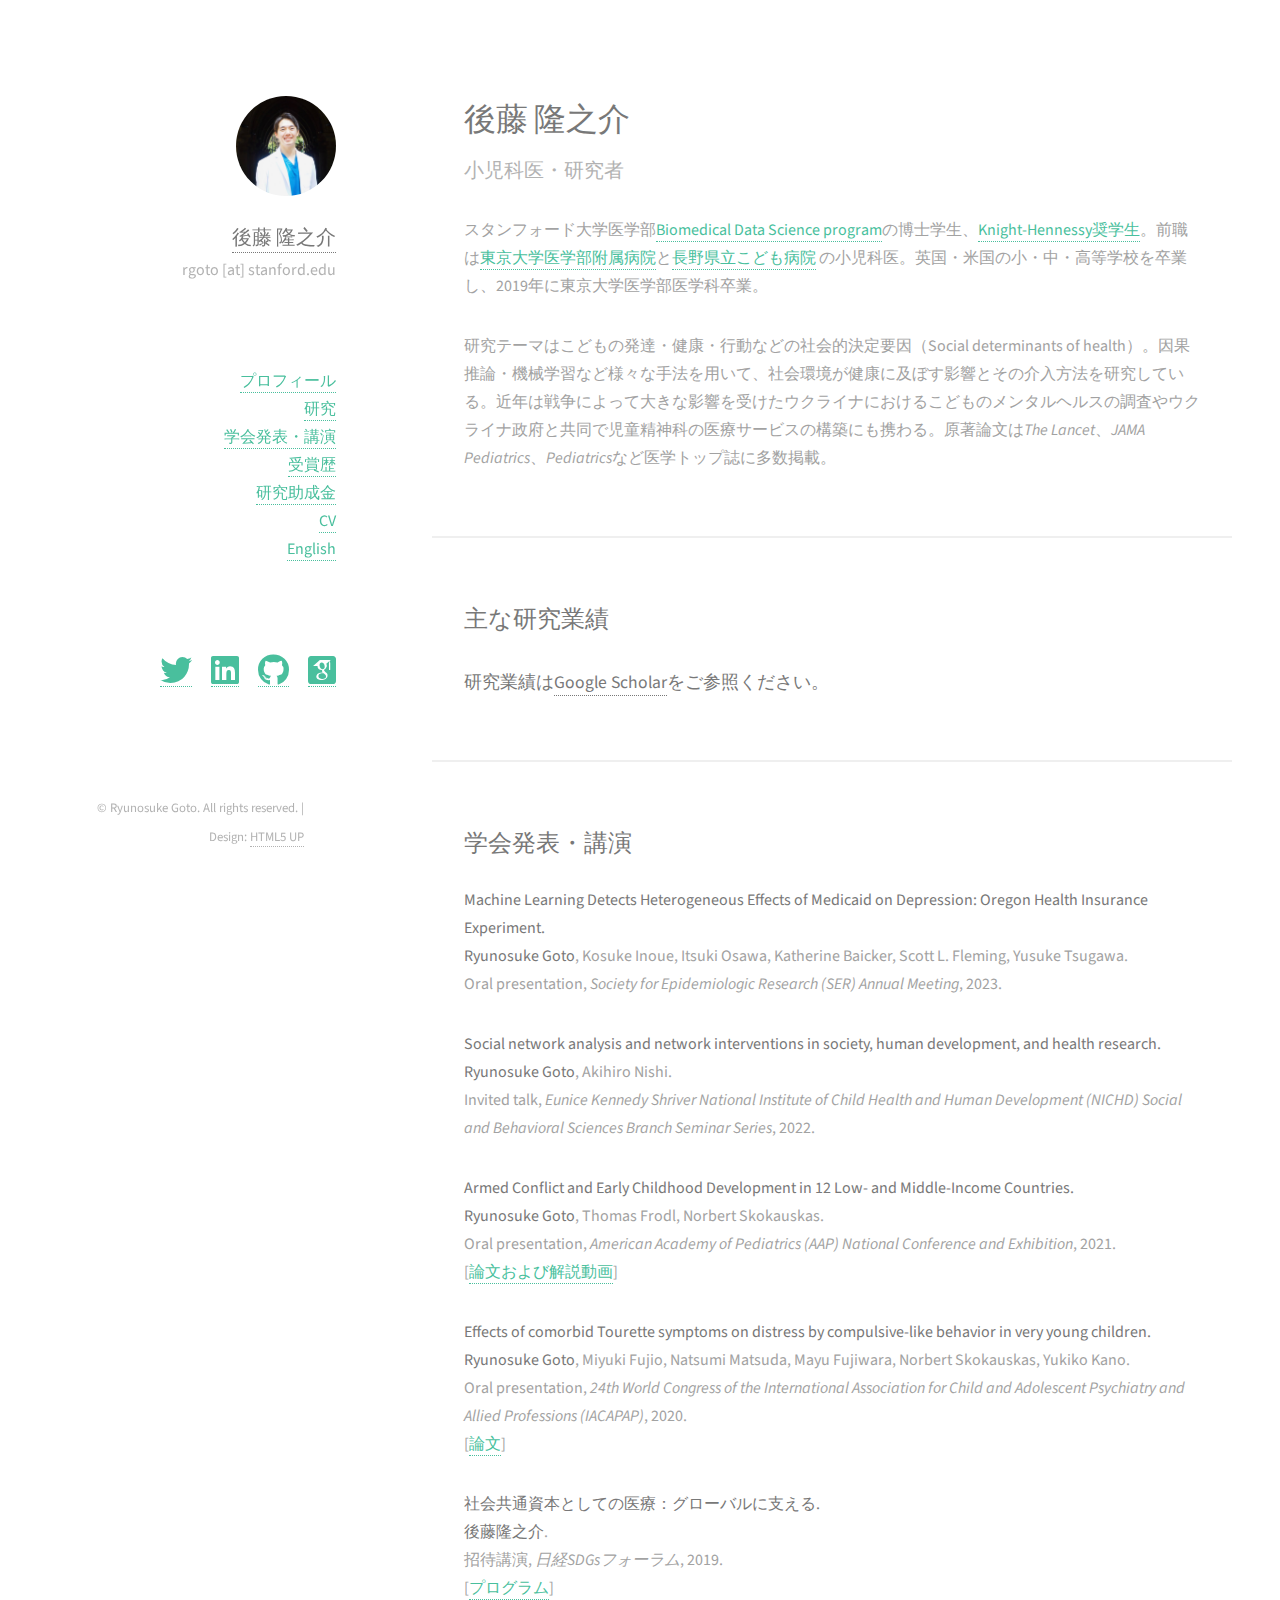
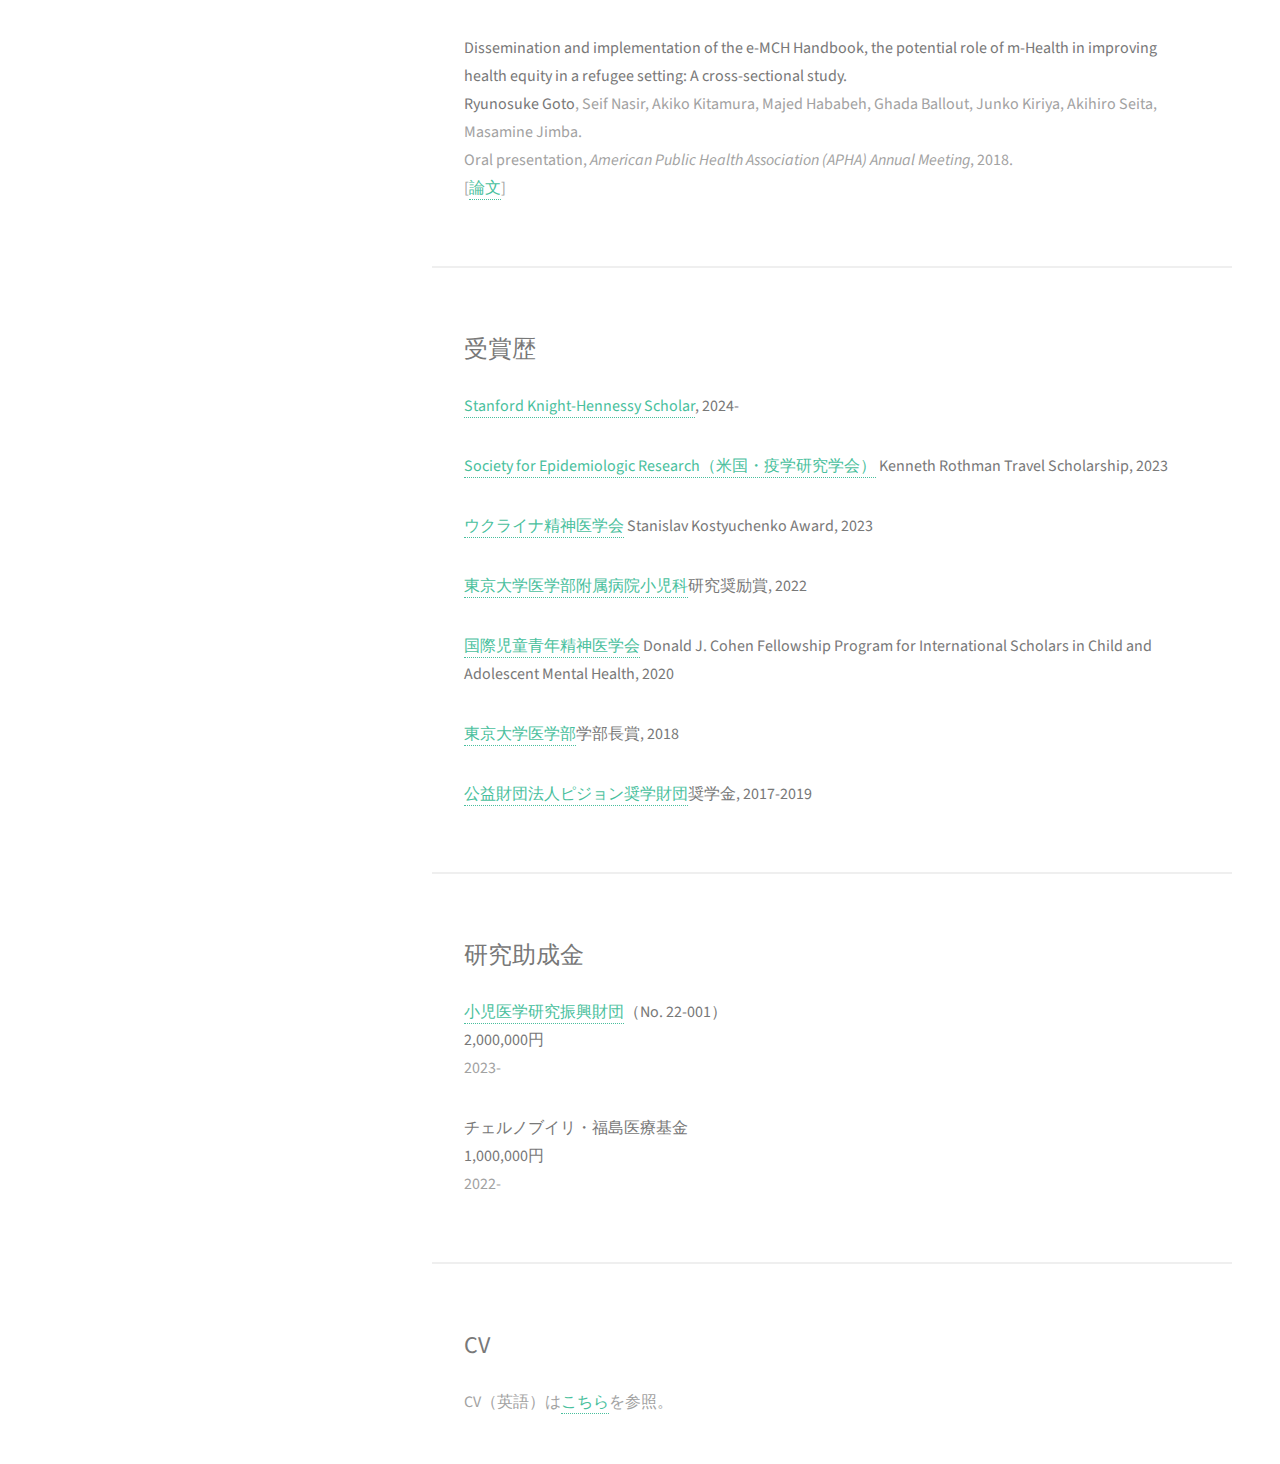
==== commit 5f39d211: "Update japanese.html" ====
--- a/japanese.html
+++ b/japanese.html
@@ -59,7 +59,7 @@
 										<p>小児科医・研究者
 										</p>
 									</header>
-									<p>スタンフォード大学医学部<a href="https://dbds.stanford.edu/"  target="_blank">Biomedical Data Science program</a>の博士学生、および<a href="https://knight-hennessy.stanford.edu/"  target="_blank">Knight-Hennessy奨学生</a>。前職は<a href="https://www.h.u-tokyo.ac.jp/english/"  target="_blank">東京大学医学部附属病院</a>と<a href="https://nagano-child.jp/" target="_blank">長野県立こども病院</a> の小児科医。英国・米国の小・中・高等学校を卒業し、2019年に東京大学医学部医学科卒業。</p> <p>研究テーマはこどもの発達・健康・行動などの社会的決定要因（Social determinants of health）。機械学習やネットワーク科学など様々な手法を用いて、社会環境が健康に及ぼす影響とその介入方法を研究している。近年は戦争によって大きな影響を受けたウクライナにおけるこどものメンタルヘルスの調査やウクライナ政府と共同で児童精神科の医療サービスの構築にも携わる。原著論文は<em>The Lancet</em>、<em>JAMA Pediatrics</em>、<em>Pediatrics</em>など医学トップ誌に多数掲載。</p>
+									<p>スタンフォード大学医学部<a href="https://dbds.stanford.edu/"  target="_blank">Biomedical Data Science program</a>の博士学生、<a href="https://knight-hennessy.stanford.edu/"  target="_blank">Knight-Hennessy奨学生</a>。前職は<a href="https://www.h.u-tokyo.ac.jp/english/"  target="_blank">東京大学医学部附属病院</a>と<a href="https://nagano-child.jp/" target="_blank">長野県立こども病院</a> の小児科医。英国・米国の小・中・高等学校を卒業し、2019年に東京大学医学部医学科卒業。</p> <p>研究テーマはこどもの発達・健康・行動などの社会的決定要因（Social determinants of health）。因果推論・機械学習など様々な手法を用いて、社会環境が健康に及ぼす影響とその介入方法を研究している。近年は戦争によって大きな影響を受けたウクライナにおけるこどものメンタルヘルスの調査やウクライナ政府と共同で児童精神科の医療サービスの構築にも携わる。原著論文は<em>The Lancet</em>、<em>JAMA Pediatrics</em>、<em>Pediatrics</em>など医学トップ誌に多数掲載。</p>
 								</div>
 							</section>
 							<section id="research">
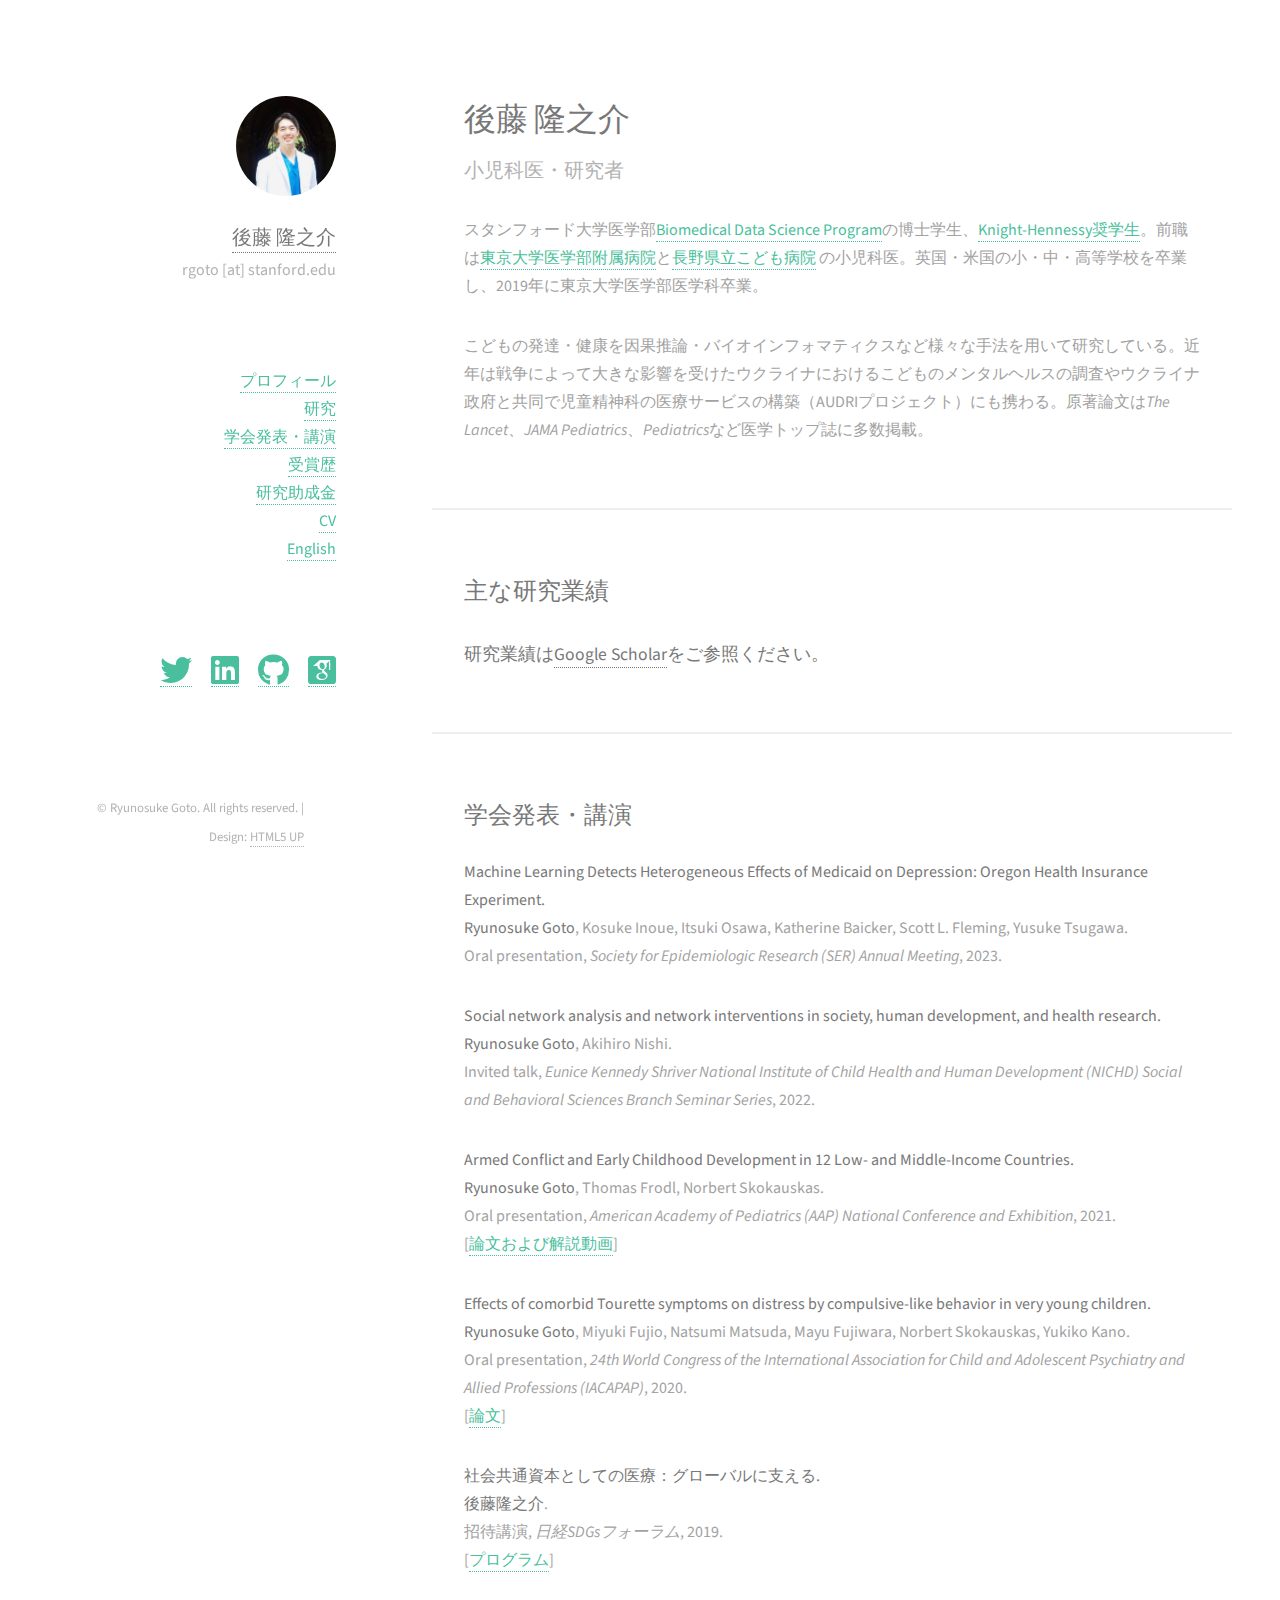
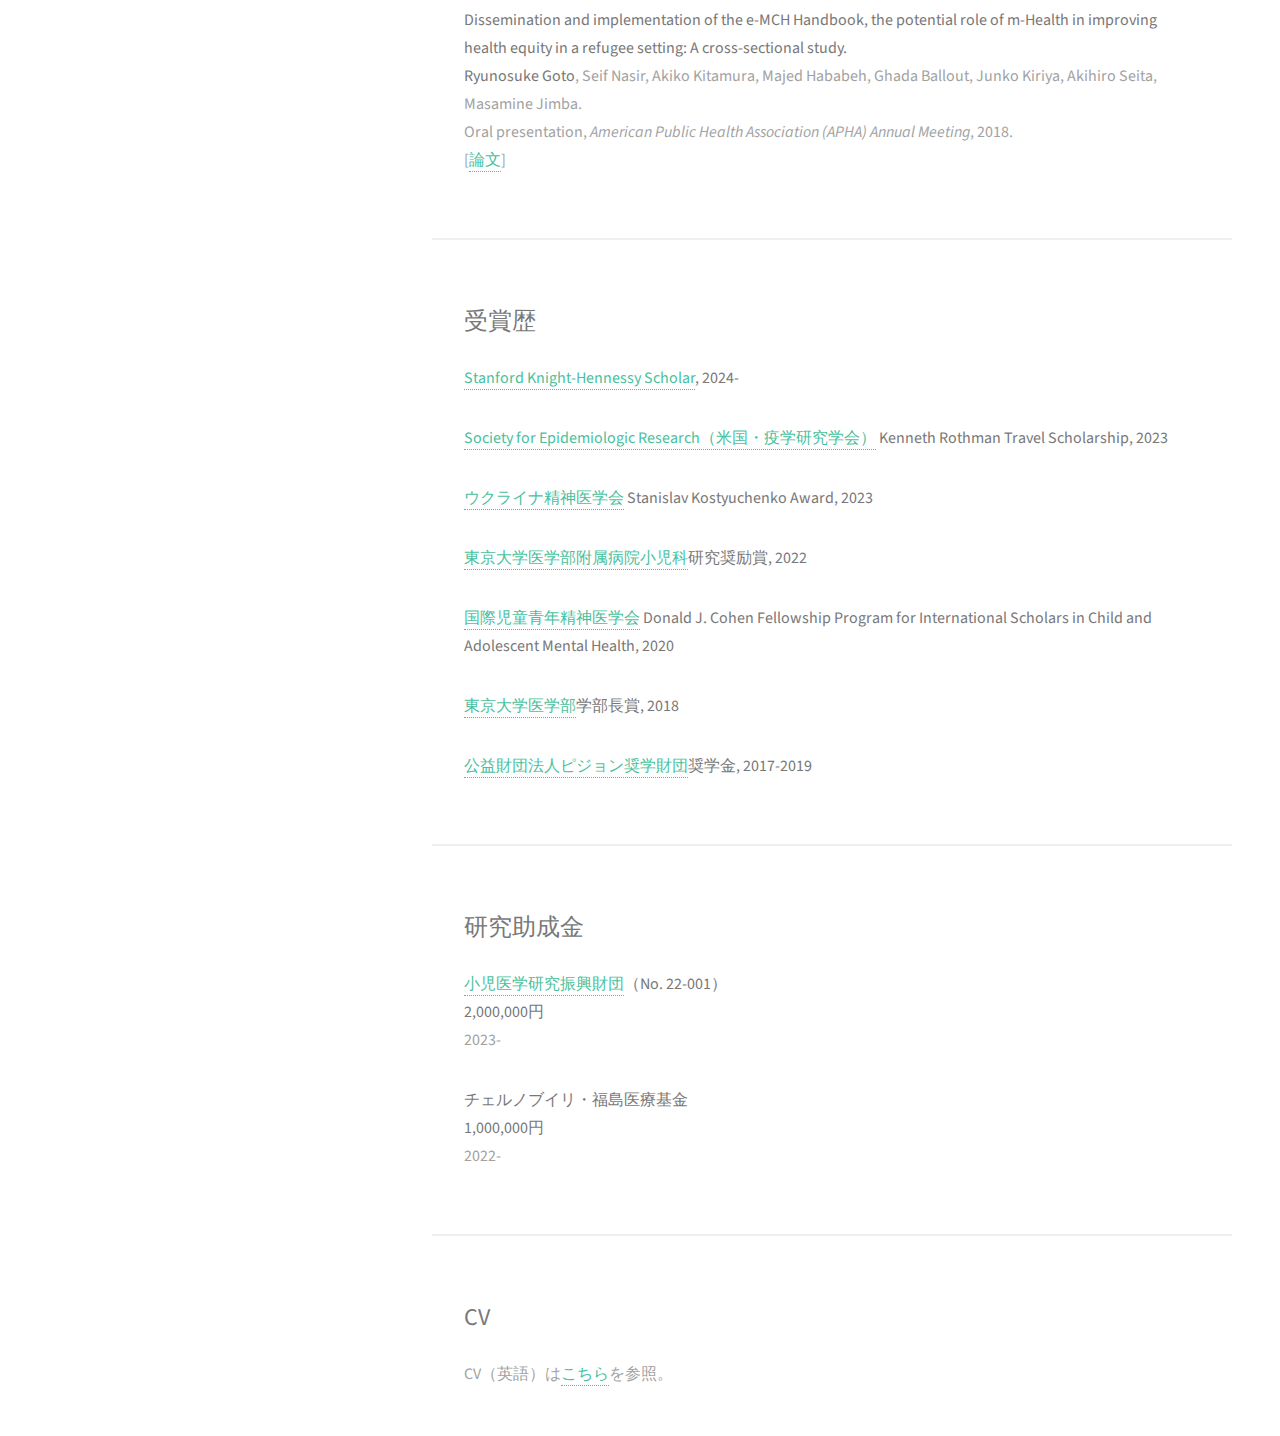
==== commit a6a82d54: "Update japanese.html" ====
--- a/japanese.html
+++ b/japanese.html
@@ -59,7 +59,7 @@
 										<p>小児科医・研究者
 										</p>
 									</header>
-									<p>スタンフォード大学医学部<a href="https://dbds.stanford.edu/"  target="_blank">Biomedical Data Science program</a>の博士学生、<a href="https://knight-hennessy.stanford.edu/"  target="_blank">Knight-Hennessy奨学生</a>。前職は<a href="https://www.h.u-tokyo.ac.jp/english/"  target="_blank">東京大学医学部附属病院</a>と<a href="https://nagano-child.jp/" target="_blank">長野県立こども病院</a> の小児科医。英国・米国の小・中・高等学校を卒業し、2019年に東京大学医学部医学科卒業。</p> <p>研究テーマはこどもの発達・健康・行動などの社会的決定要因（Social determinants of health）。因果推論・機械学習など様々な手法を用いて、社会環境が健康に及ぼす影響とその介入方法を研究している。近年は戦争によって大きな影響を受けたウクライナにおけるこどものメンタルヘルスの調査やウクライナ政府と共同で児童精神科の医療サービスの構築にも携わる。原著論文は<em>The Lancet</em>、<em>JAMA Pediatrics</em>、<em>Pediatrics</em>など医学トップ誌に多数掲載。</p>
+									<p>スタンフォード大学医学部<a href="https://dbds.stanford.edu/"  target="_blank">Biomedical Data Science Program</a>の博士学生、<a href="https://knight-hennessy.stanford.edu/"  target="_blank">Knight-Hennessy奨学生</a>。前職は<a href="https://www.h.u-tokyo.ac.jp/english/"  target="_blank">東京大学医学部附属病院</a>と<a href="https://nagano-child.jp/" target="_blank">長野県立こども病院</a> の小児科医。英国・米国の小・中・高等学校を卒業し、2019年に東京大学医学部医学科卒業。</p> <p>こどもの発達・健康を因果推論・バイオインフォマティクスなど様々な手法を用いて研究している。近年は戦争によって大きな影響を受けたウクライナにおけるこどものメンタルヘルスの調査やウクライナ政府と共同で児童精神科の医療サービスの構築（AUDRIプロジェクト）にも携わる。原著論文は<em>The Lancet</em>、<em>JAMA Pediatrics</em>、<em>Pediatrics</em>など医学トップ誌に多数掲載。</p>
 								</div>
 							</section>
 							<section id="research">
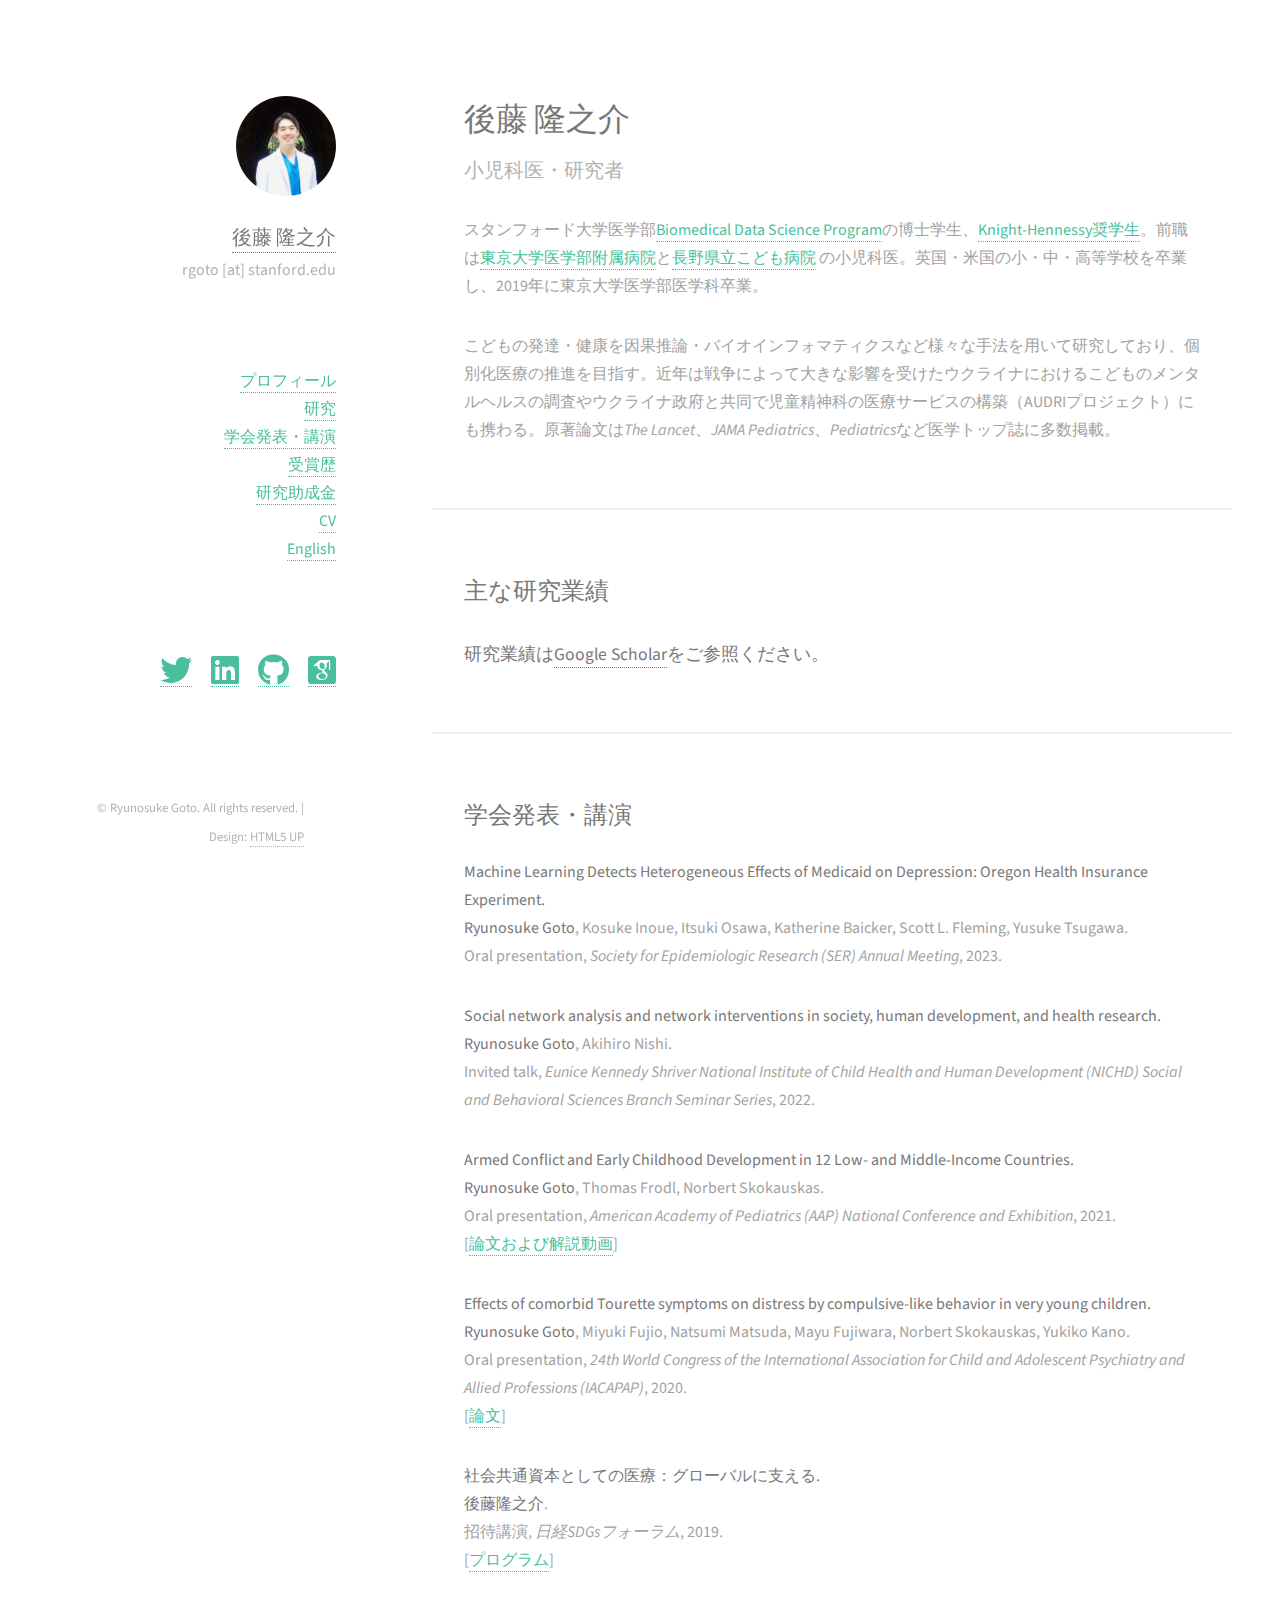
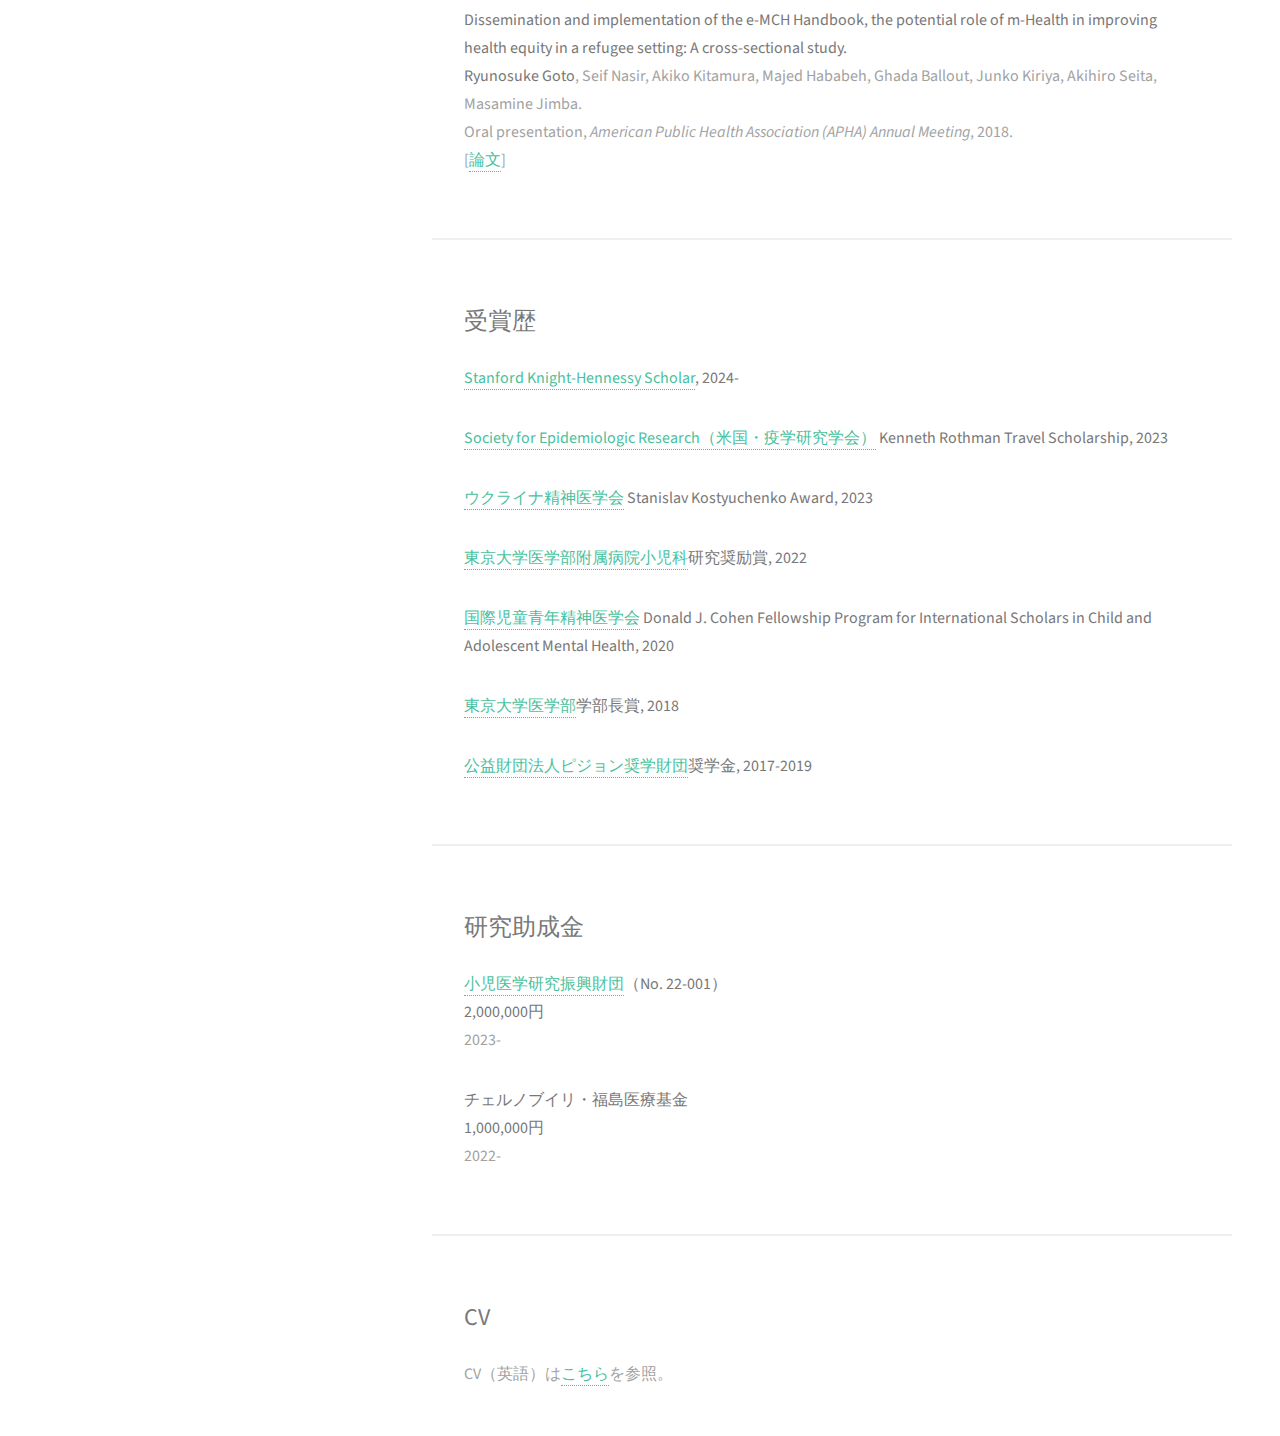
==== commit af5616ba: "Update japanese.html" ====
--- a/japanese.html
+++ b/japanese.html
@@ -59,7 +59,7 @@
 										<p>小児科医・研究者
 										</p>
 									</header>
-									<p>スタンフォード大学医学部<a href="https://dbds.stanford.edu/"  target="_blank">Biomedical Data Science Program</a>の博士学生、<a href="https://knight-hennessy.stanford.edu/"  target="_blank">Knight-Hennessy奨学生</a>。前職は<a href="https://www.h.u-tokyo.ac.jp/english/"  target="_blank">東京大学医学部附属病院</a>と<a href="https://nagano-child.jp/" target="_blank">長野県立こども病院</a> の小児科医。英国・米国の小・中・高等学校を卒業し、2019年に東京大学医学部医学科卒業。</p> <p>こどもの発達・健康を因果推論・バイオインフォマティクスなど様々な手法を用いて研究している。近年は戦争によって大きな影響を受けたウクライナにおけるこどものメンタルヘルスの調査やウクライナ政府と共同で児童精神科の医療サービスの構築（AUDRIプロジェクト）にも携わる。原著論文は<em>The Lancet</em>、<em>JAMA Pediatrics</em>、<em>Pediatrics</em>など医学トップ誌に多数掲載。</p>
+									<p>スタンフォード大学医学部<a href="https://dbds.stanford.edu/"  target="_blank">Biomedical Data Science Program</a>の博士学生、<a href="https://knight-hennessy.stanford.edu/"  target="_blank">Knight-Hennessy奨学生</a>。前職は<a href="https://www.h.u-tokyo.ac.jp/english/"  target="_blank">東京大学医学部附属病院</a>と<a href="https://nagano-child.jp/" target="_blank">長野県立こども病院</a> の小児科医。英国・米国の小・中・高等学校を卒業し、2019年に東京大学医学部医学科卒業。</p> <p>こどもの発達・健康を因果推論・バイオインフォマティクスなど様々な手法を用いて研究しており、個別化医療の推進を目指す。近年は戦争によって大きな影響を受けたウクライナにおけるこどものメンタルヘルスの調査やウクライナ政府と共同で児童精神科の医療サービスの構築（AUDRIプロジェクト）にも携わる。原著論文は<em>The Lancet</em>、<em>JAMA Pediatrics</em>、<em>Pediatrics</em>など医学トップ誌に多数掲載。</p>
 								</div>
 							</section>
 							<section id="research">
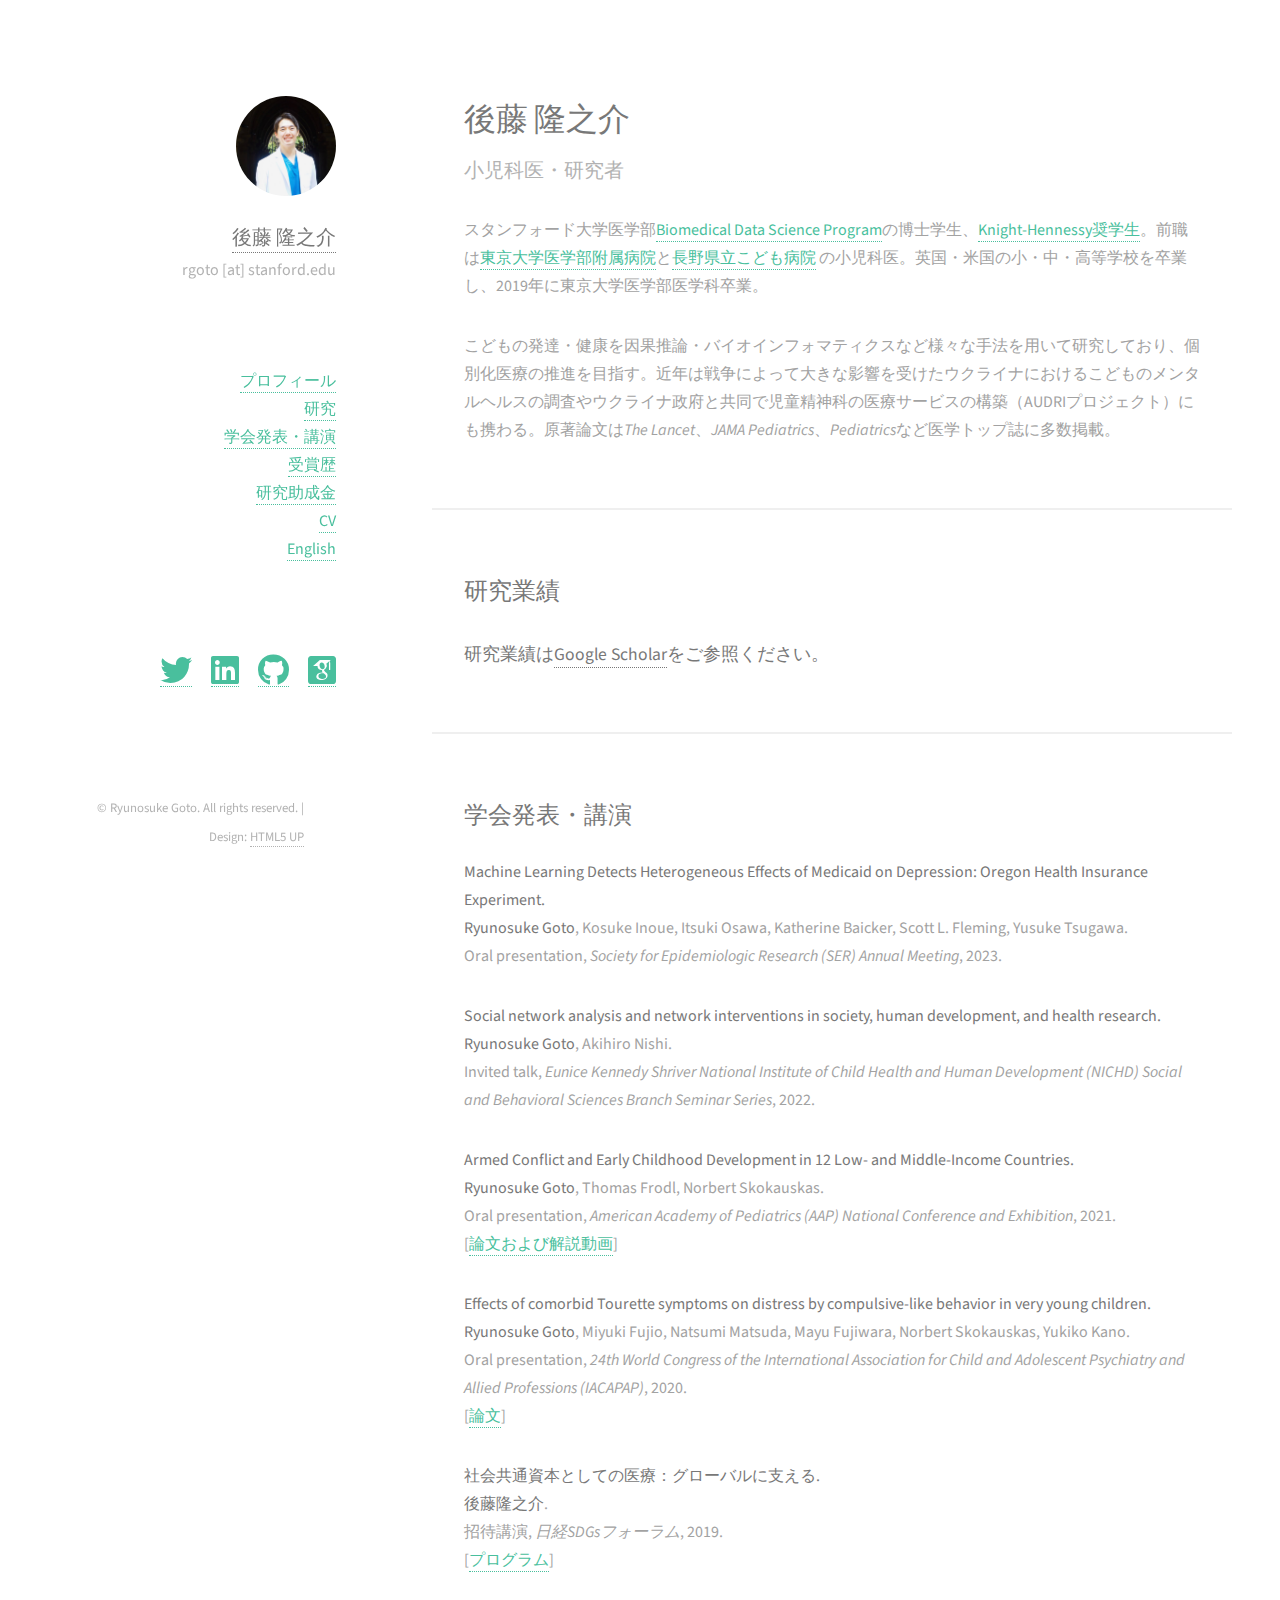
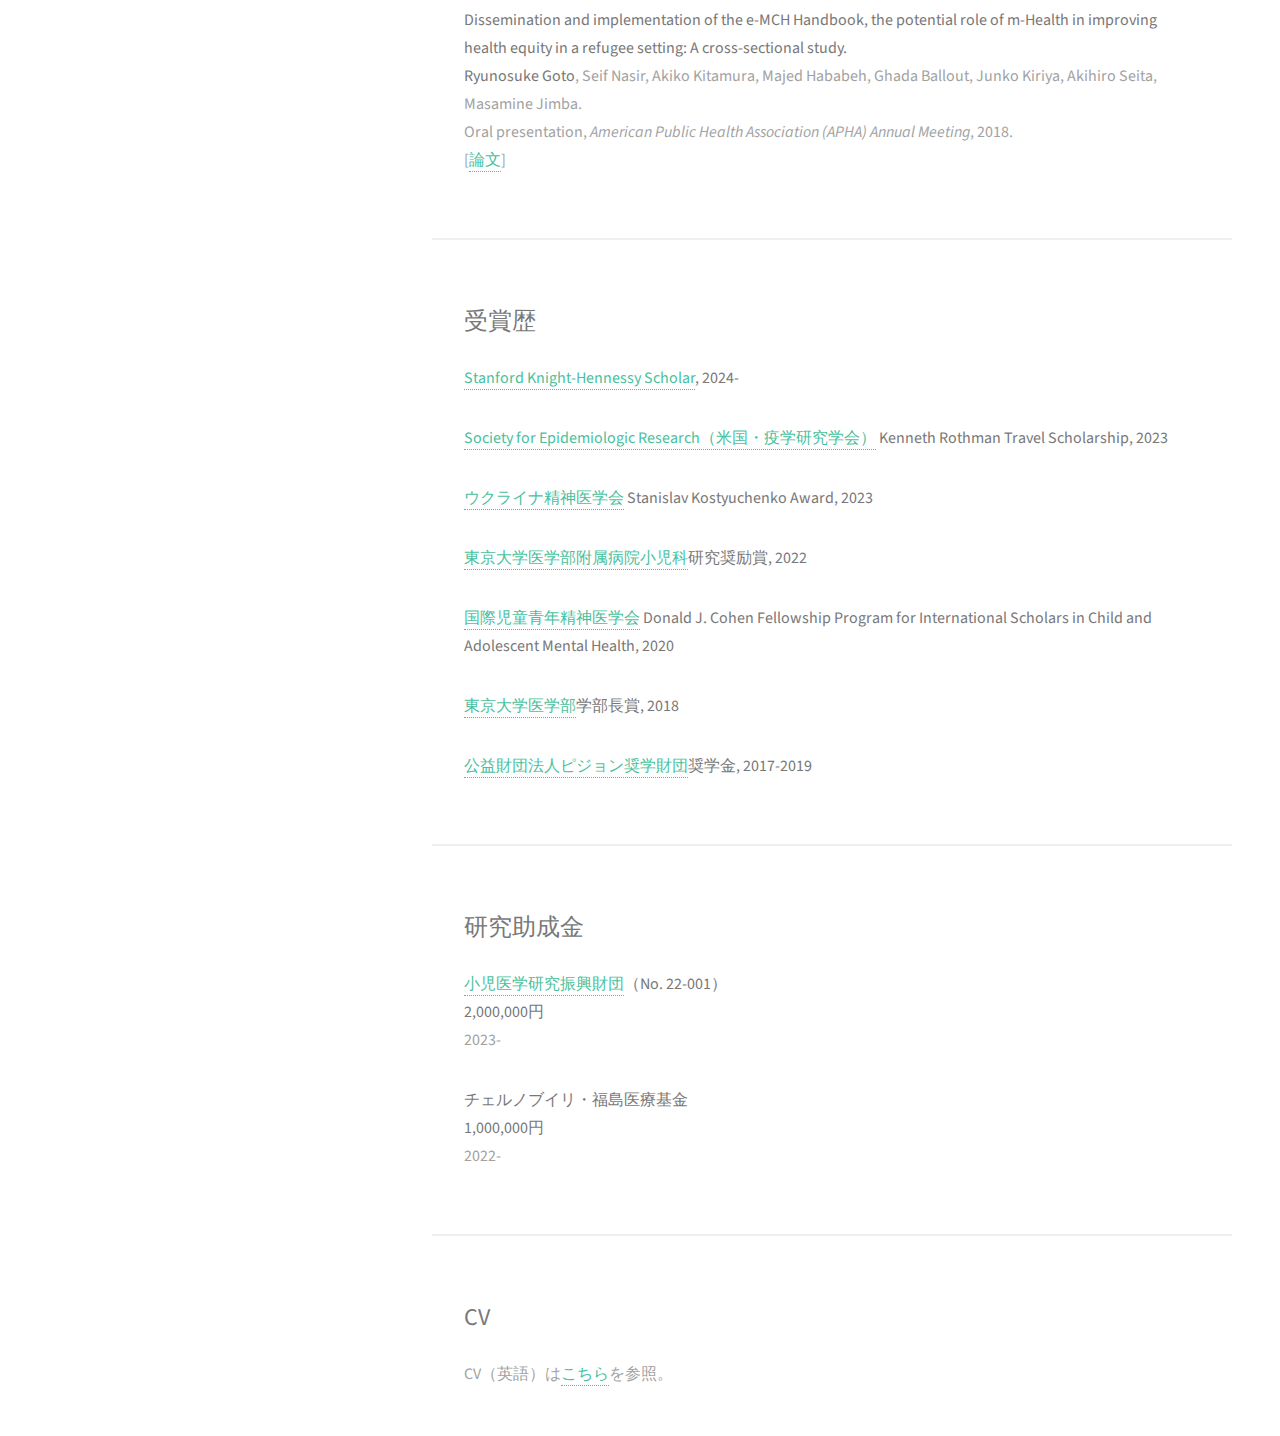
==== commit d759e03b: "Update profile" ====
--- a/japanese.html
+++ b/japanese.html
@@ -64,7 +64,7 @@
 							</section>
 							<section id="research">
 								<div class="container">
-								<h2>主な研究業績</h2>
+								<h2>研究業績</h2>
 								<p>
 									<h4>研究業績は<a href="https://scholar.google.com/citations?user=Jt1Kbs4AAAAJ&hl=en" target="_blank">Google Scholar</a>をご参照ください。
 							</section>
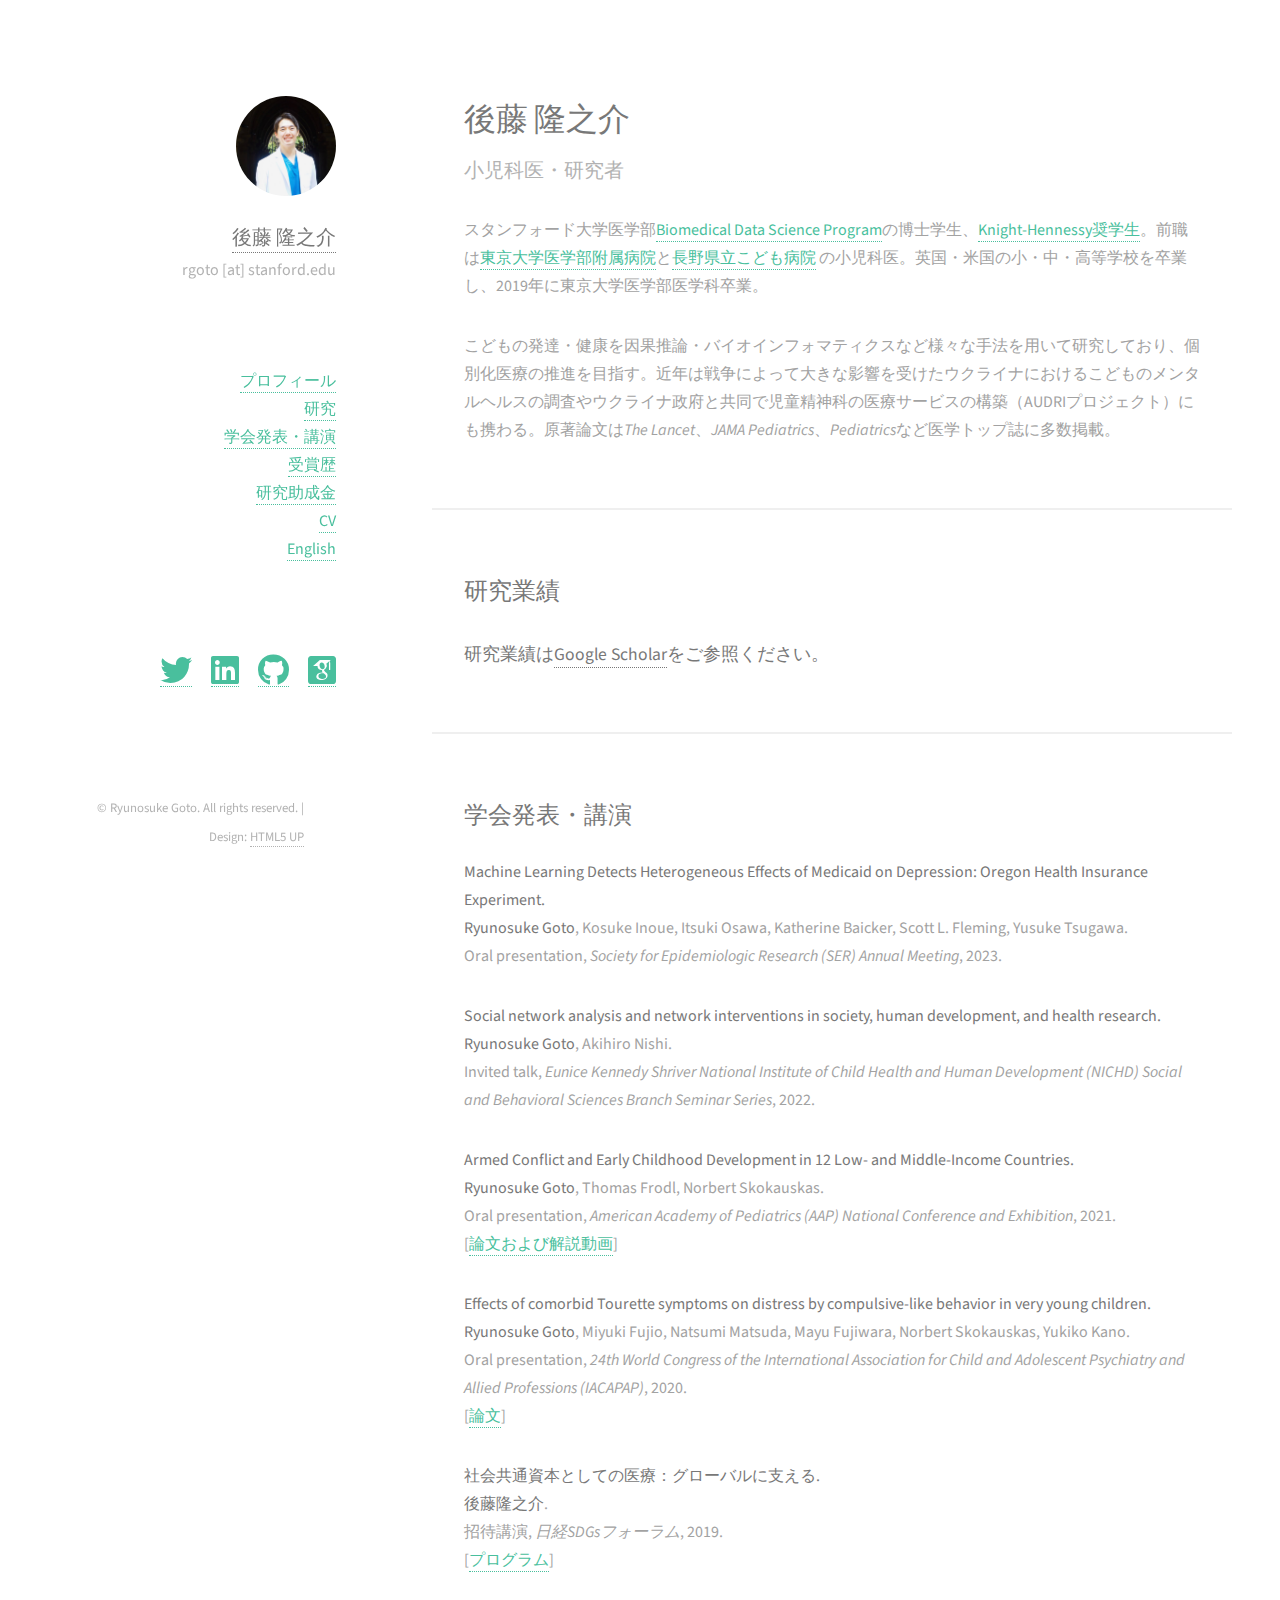
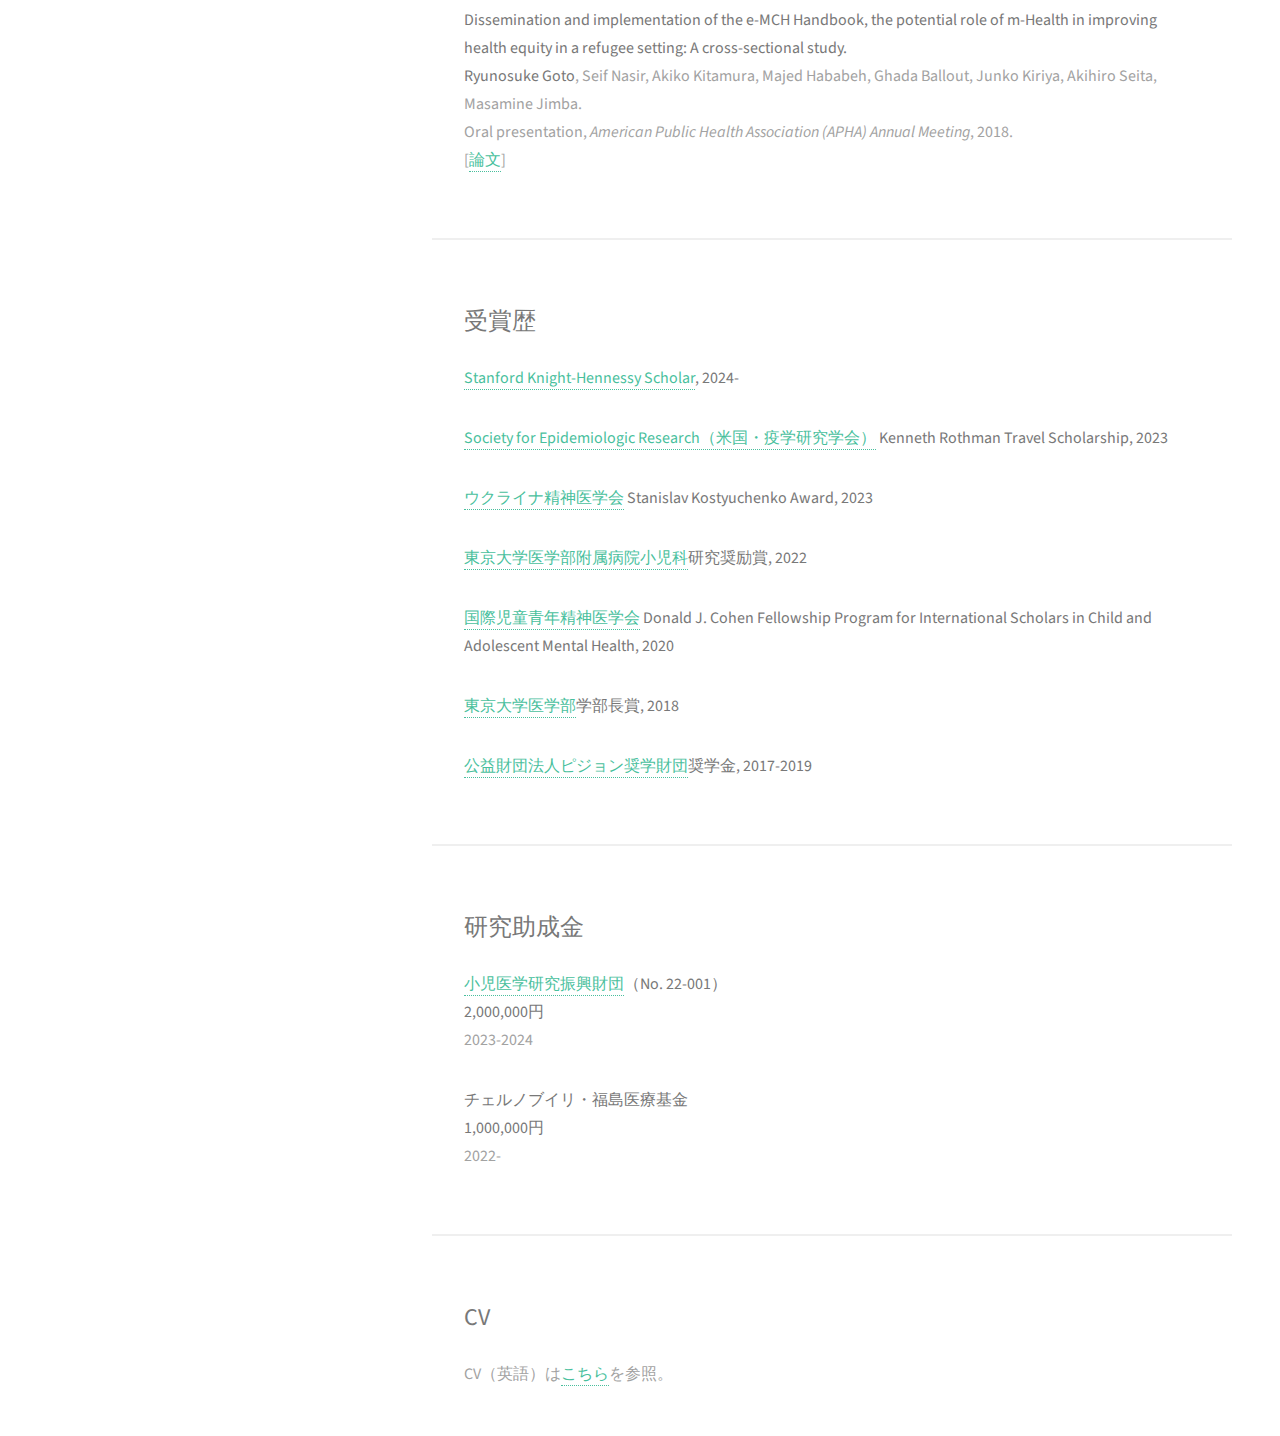
==== commit 402cbf28: "Update index" ====
--- a/japanese.html
+++ b/japanese.html
@@ -168,7 +168,7 @@
 									<br>
 									<b>2,000,000円</b>
 									<br>
-									2023-
+									2023-2024
 									<br>
 									
 								</p>
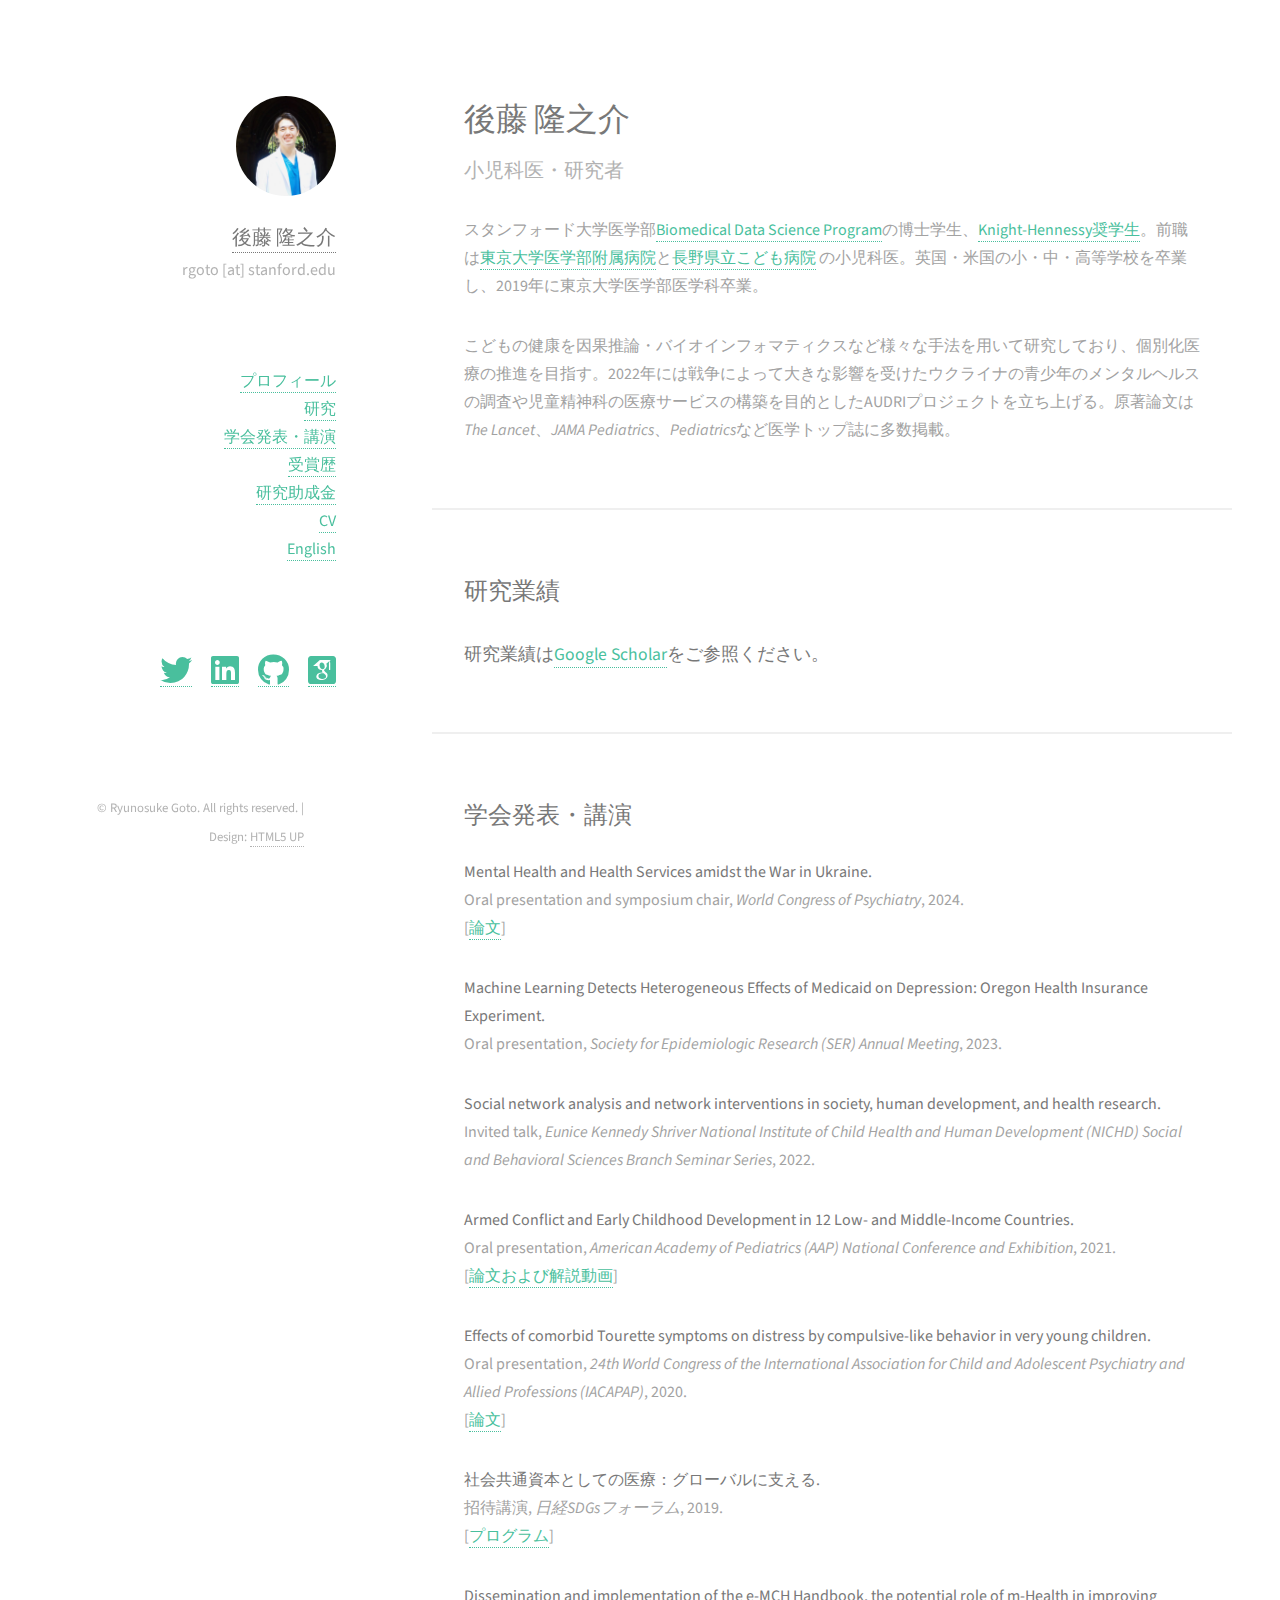
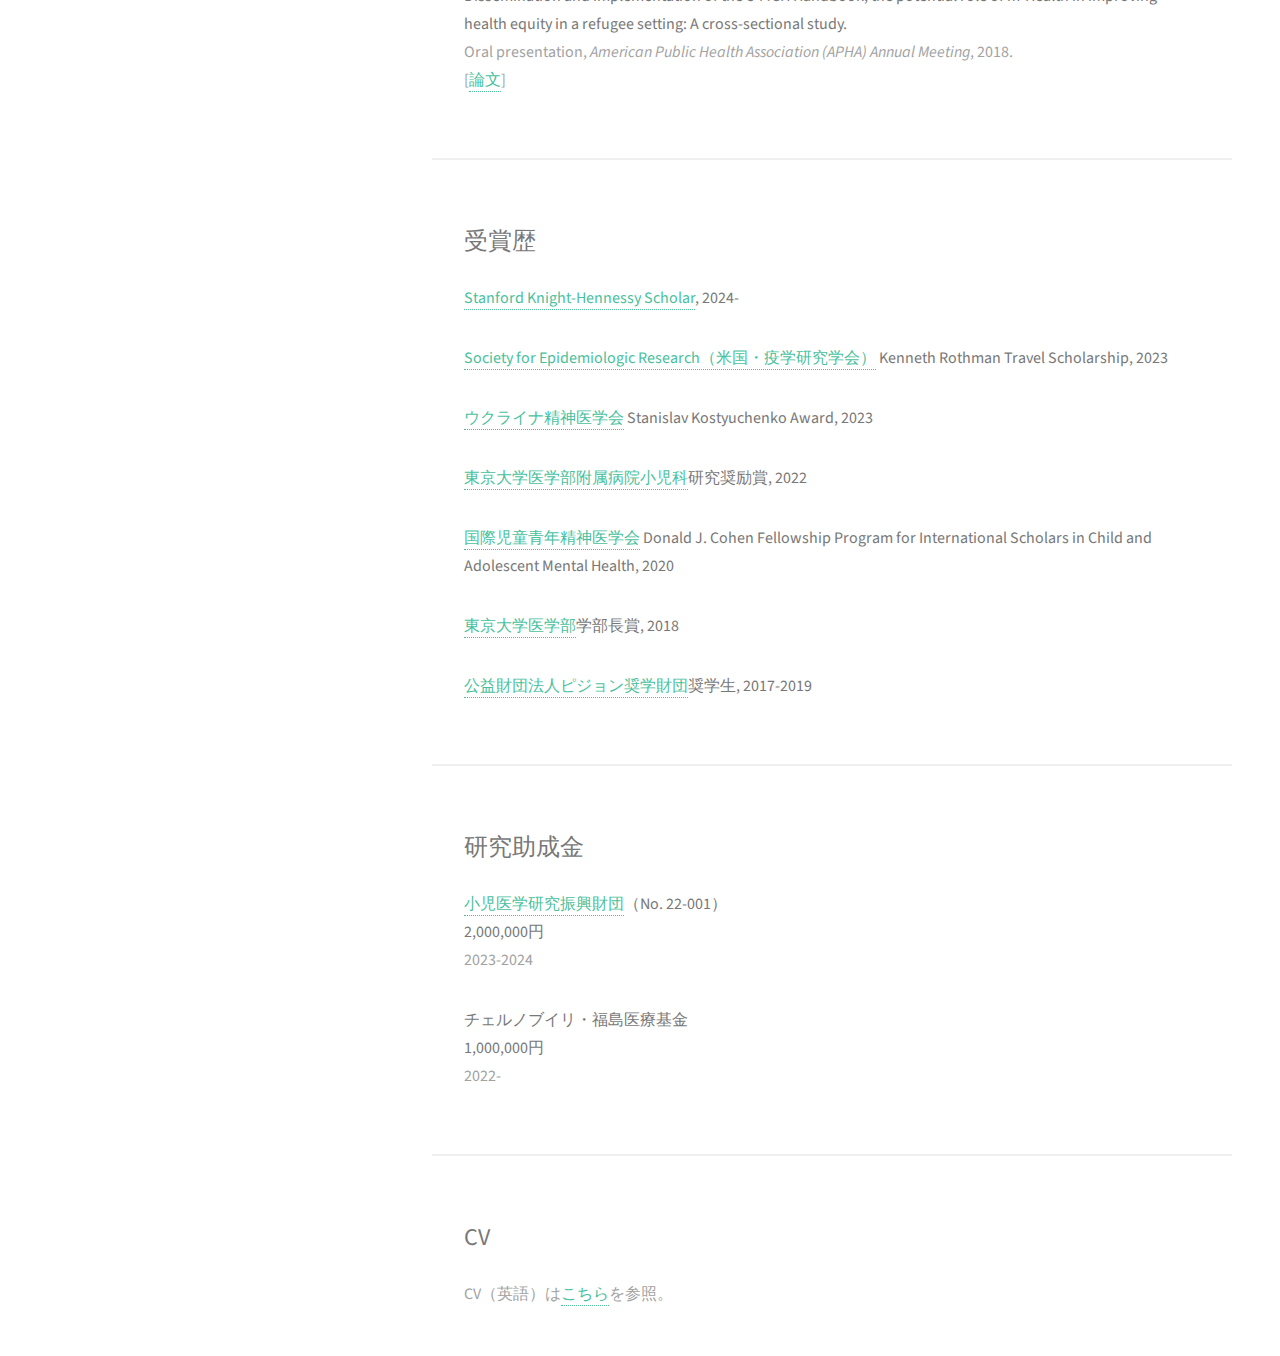
==== commit be2a6772: "Update index" ====
--- a/japanese.html
+++ b/japanese.html
@@ -35,7 +35,7 @@
 				<footer>
 					<ul class="icons">
 						<li><a href="https://twitter.com/ryunosuke_goto" class="fab fa-twitter fa-2x" target="_blank"><span class="label"></span></a></li>
-						<li><a href="https://jp.linkedin.com/in/ryunosuke-goto-m-d-21199a158" class="fab fa-linkedin fa-2x" target="_blank"><span class="label"></span></a></li>
+						<li><a href="https://www.linkedin.com/in/ryunosuke-goto/" class="fab fa-linkedin fa-2x" target="_blank"><span class="label"></span></a></li>
 						<li><a href="https://github.com/ryunosukegoto/" class="fab fa-github fa-2x" target="_blank"><span class="label"></span></a></li>
 						<li><a href="https://scholar.google.com/citations?user=Jt1Kbs4AAAAJ&hl=en" class="ai ai-google-scholar-square ai-2x" target="_blank"><span class="label"></span></a></li>
 					</ul>
@@ -59,7 +59,7 @@
 										<p>小児科医・研究者
 										</p>
 									</header>
-									<p>スタンフォード大学医学部<a href="https://dbds.stanford.edu/"  target="_blank">Biomedical Data Science Program</a>の博士学生、<a href="https://knight-hennessy.stanford.edu/"  target="_blank">Knight-Hennessy奨学生</a>。前職は<a href="https://www.h.u-tokyo.ac.jp/english/"  target="_blank">東京大学医学部附属病院</a>と<a href="https://nagano-child.jp/" target="_blank">長野県立こども病院</a> の小児科医。英国・米国の小・中・高等学校を卒業し、2019年に東京大学医学部医学科卒業。</p> <p>こどもの発達・健康を因果推論・バイオインフォマティクスなど様々な手法を用いて研究しており、個別化医療の推進を目指す。近年は戦争によって大きな影響を受けたウクライナにおけるこどものメンタルヘルスの調査やウクライナ政府と共同で児童精神科の医療サービスの構築（AUDRIプロジェクト）にも携わる。原著論文は<em>The Lancet</em>、<em>JAMA Pediatrics</em>、<em>Pediatrics</em>など医学トップ誌に多数掲載。</p>
+									<p>スタンフォード大学医学部<a href="https://dbds.stanford.edu/"  target="_blank">Biomedical Data Science Program</a>の博士学生、<a href="https://knight-hennessy.stanford.edu/"  target="_blank">Knight-Hennessy奨学生</a>。前職は<a href="https://www.h.u-tokyo.ac.jp/english/"  target="_blank">東京大学医学部附属病院</a>と<a href="https://nagano-child.jp/" target="_blank">長野県立こども病院</a> の小児科医。英国・米国の小・中・高等学校を卒業し、2019年に東京大学医学部医学科卒業。</p> <p>こどもの健康を因果推論・バイオインフォマティクスなど様々な手法を用いて研究しており、個別化医療の推進を目指す。2022年には戦争によって大きな影響を受けたウクライナの青少年のメンタルヘルスの調査や児童精神科の医療サービスの構築を目的としたAUDRIプロジェクトを立ち上げる。原著論文は<em>The Lancet</em>、<em>JAMA Pediatrics</em>、<em>Pediatrics</em>など医学トップ誌に多数掲載。</p>
 								</div>
 							</section>
 							<section id="research">
@@ -73,26 +73,27 @@
 								<div class="container">
 								<h2>学会発表・講演</h2>
 									<p>
+										<b>Mental Health and Health Services amidst the War in Ukraine.</b>
+										<br>
+										Oral presentation and symposium chair, <i>World Congress of Psychiatry</i>, 2024.
+										<br>
+										[<a href="https://jamanetwork.com/journals/jamapediatrics/fullarticle/2816152?guestAccessKey=413343c9-321b-46f5-81c5-bcecc9670fca&utm_source=jps&utm_medium=email&utm_campaign=author_alert-jamanetwork&utm_content=author-author_engagement&utm_term=1m" target="_blank">論文</a>]
+									</p>	
+									<p>
 										<b>Machine Learning Detects Heterogeneous Effects of Medicaid on Depression: Oregon Health Insurance Experiment.</b>
 										<br>
-										<b>Ryunosuke Goto</b>, Kosuke Inoue, Itsuki Osawa, Katherine Baicker, Scott L. Fleming, Yusuke Tsugawa. 
-										<br>
 										Oral presentation, <i>Society for Epidemiologic Research (SER) Annual Meeting</i>, 2023.
 										<br>
 									</p>
 									<p>
 										<b>Social network analysis and network interventions in society, human development, and health research.</b>
 										<br>
-										<b>Ryunosuke Goto</b>, Akihiro Nishi. 
-										<br>
 										Invited talk, <i>Eunice Kennedy Shriver National Institute of Child Health and Human Development (NICHD) Social and Behavioral Sciences Branch Seminar Series</i>, 2022.
 										<br>
 									</p>
 									<p>
 										<b>Armed Conflict and Early Childhood Development in 12 Low- and Middle-Income Countries.</b>
 										<br>
-										<b>Ryunosuke Goto</b>, Thomas Frodl, Norbert Skokauskas. 
-										<br>
 										Oral presentation, <i>American Academy of Pediatrics (AAP) National Conference and Exhibition</i>, 2021.
 										<br>
 										[<a href="https://doi.org/10.1542/peds.2021-050332" target="_blank">論文および解説動画</a>]
@@ -100,8 +101,6 @@
 									<p>
 										<b>Effects of comorbid Tourette symptoms on distress by compulsive-like behavior in very young children.</b>
 										<br>
-										<b>Ryunosuke Goto</b>, Miyuki Fujio, Natsumi Matsuda, Mayu Fujiwara, Norbert Skokauskas, Yukiko Kano. 
-										<br>
 										Oral presentation, <i>24th World Congress of the International Association for Child and Adolescent Psychiatry and Allied Professions (IACAPAP)</i>, 2020.
 										<br>
 										[<a href="https://doi.org/10.1186/s13034-019-0290-3" target="_blank">論文</a>]
@@ -109,8 +108,6 @@
 									<p>
 										<b>社会共通資本としての医療：グローバルに支える. </b>
 										<br>
-										<b>後藤隆之介</b>.
-										<br>
 										招待講演, <i>日経SDGsフォーラム</i>, 2019.
 										<br>
 										[<a href="https://events.nikkei.co.jp/13286/" target="_blank">プログラム</a>]
@@ -119,8 +116,6 @@
 									<p>
 										<b>Dissemination and implementation of the e-MCH Handbook, the potential role of m-Health in improving health equity in a refugee setting: A cross-sectional study.</b>
 										<br>
-										<b>Ryunosuke Goto</b>, Seif Nasir, Akiko Kitamura, Majed Hababeh, Ghada Ballout, Junko Kiriya, Akihiro Seita, Masamine Jimba.
-										<br>
 										Oral presentation, <i>American Public Health Association (APHA) Annual Meeting</i>, 2018.
 										<br>
 										[<a href="https://doi.org/10.1186/s13034-019-0290-3" target="_blank">論文</a>]
@@ -155,7 +150,7 @@
 									
 								</p>
 								<p>
-									<b><a href="https://www.pigeon-foundation.or.jp/"  target="_blank">公益財団法人ピジョン奨学財団</a>奨学金, 2017-2019</b>
+									<b><a href="https://www.pigeon-foundation.or.jp/"  target="_blank">公益財団法人ピジョン奨学財団</a>奨学生, 2017-2019</b>
 									
 								</p>
 							</div>
--- a/assets/css/main.css
+++ b/assets/css/main.css
@@ -166,6 +166,16 @@
 		font-size: 1.1em;
 		line-height: 1.5em;
 	}
+	
+	h4 a {
+    color: #49bf9d;
+    text-decoration: none;
+  }
+	
+  h4 a:hover {
+      color: #49bf9d;
+      text-decoration: none;
+  }
 
 	h5 {
 		font-size: 0.9em;
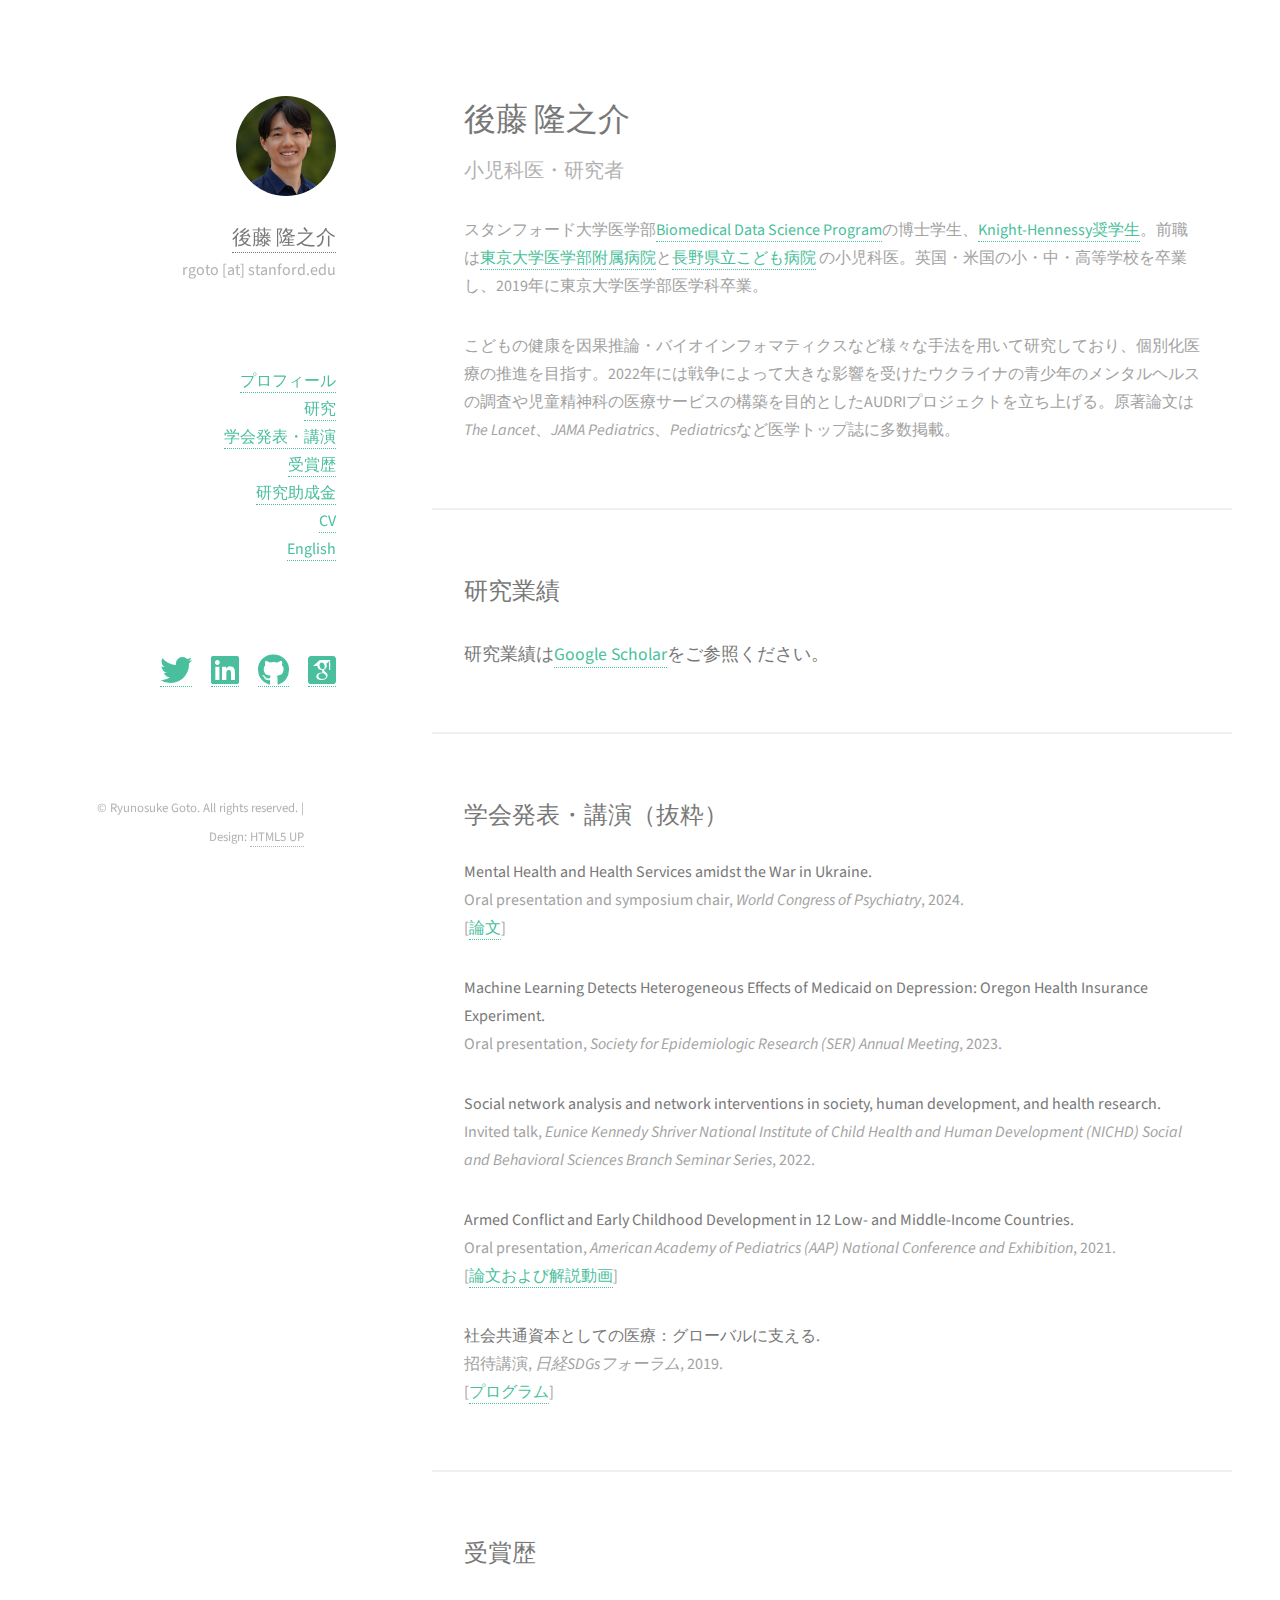
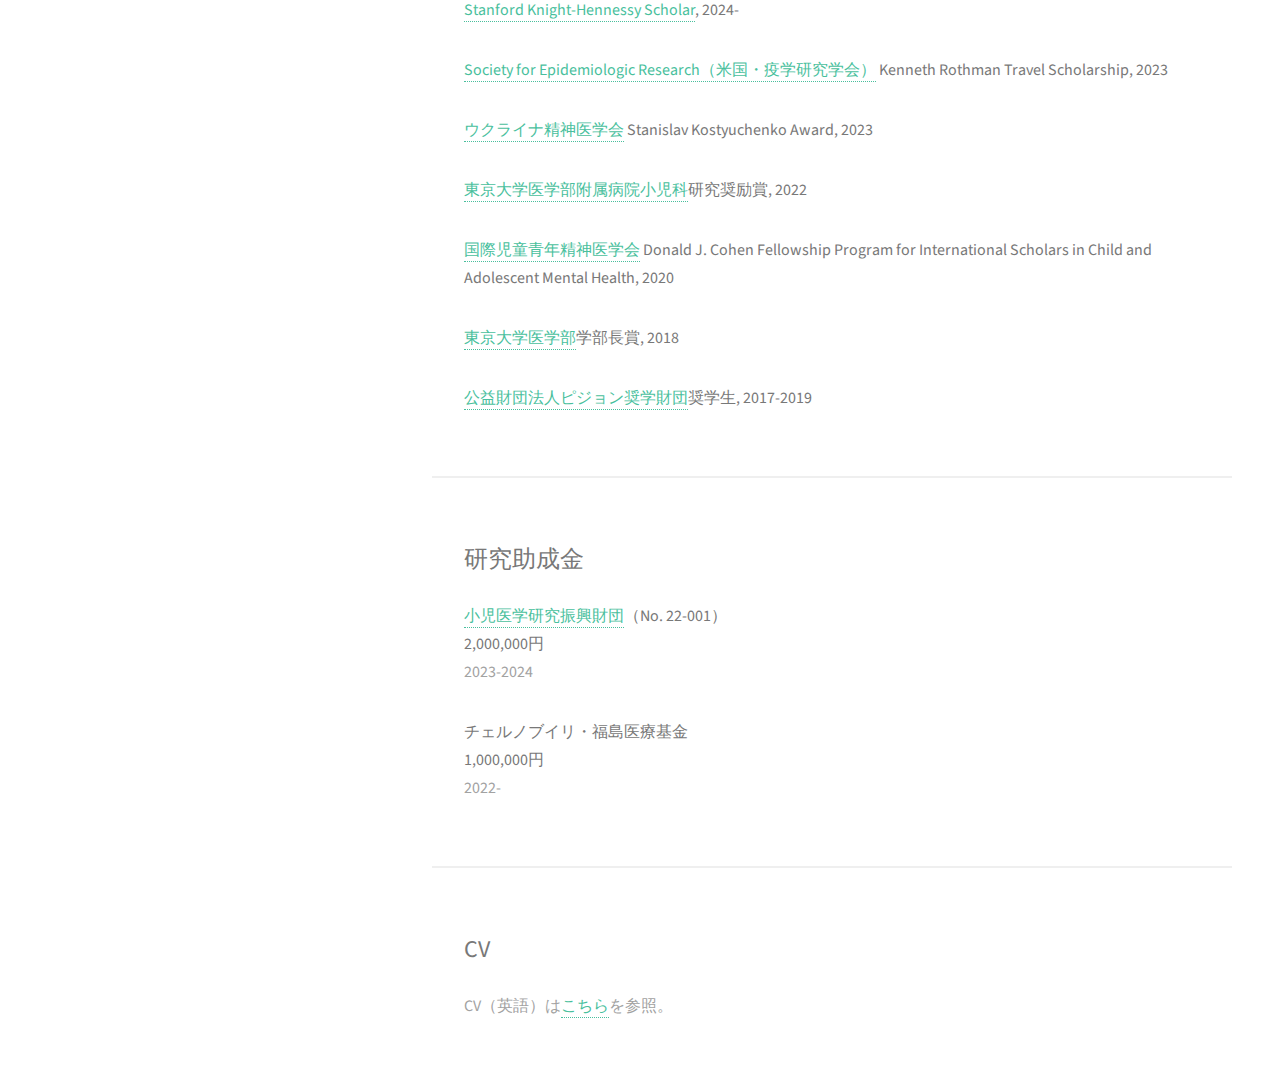
==== commit 2e44d4e3: "Update index" ====
--- a/japanese.html
+++ b/japanese.html
@@ -71,7 +71,7 @@
 							
 							<section id="presentations">
 								<div class="container">
-								<h2>学会発表・講演</h2>
+								<h2>学会発表・講演（抜粋）</h2>
 									<p>
 										<b>Mental Health and Health Services amidst the War in Ukraine.</b>
 										<br>
@@ -99,13 +99,6 @@
 										[<a href="https://doi.org/10.1542/peds.2021-050332" target="_blank">論文および解説動画</a>]
 									</p>
 									<p>
-										<b>Effects of comorbid Tourette symptoms on distress by compulsive-like behavior in very young children.</b>
-										<br>
-										Oral presentation, <i>24th World Congress of the International Association for Child and Adolescent Psychiatry and Allied Professions (IACAPAP)</i>, 2020.
-										<br>
-										[<a href="https://doi.org/10.1186/s13034-019-0290-3" target="_blank">論文</a>]
-									</p>
-									<p>
 										<b>社会共通資本としての医療：グローバルに支える. </b>
 										<br>
 										招待講演, <i>日経SDGsフォーラム</i>, 2019.
@@ -113,13 +106,6 @@
 										[<a href="https://events.nikkei.co.jp/13286/" target="_blank">プログラム</a>]
 									</p>
 									
-									<p>
-										<b>Dissemination and implementation of the e-MCH Handbook, the potential role of m-Health in improving health equity in a refugee setting: A cross-sectional study.</b>
-										<br>
-										Oral presentation, <i>American Public Health Association (APHA) Annual Meeting</i>, 2018.
-										<br>
-										[<a href="https://doi.org/10.1186/s13034-019-0290-3" target="_blank">論文</a>]
-									</p>
 								</div>
 							</section>
 							<section id="awards">
